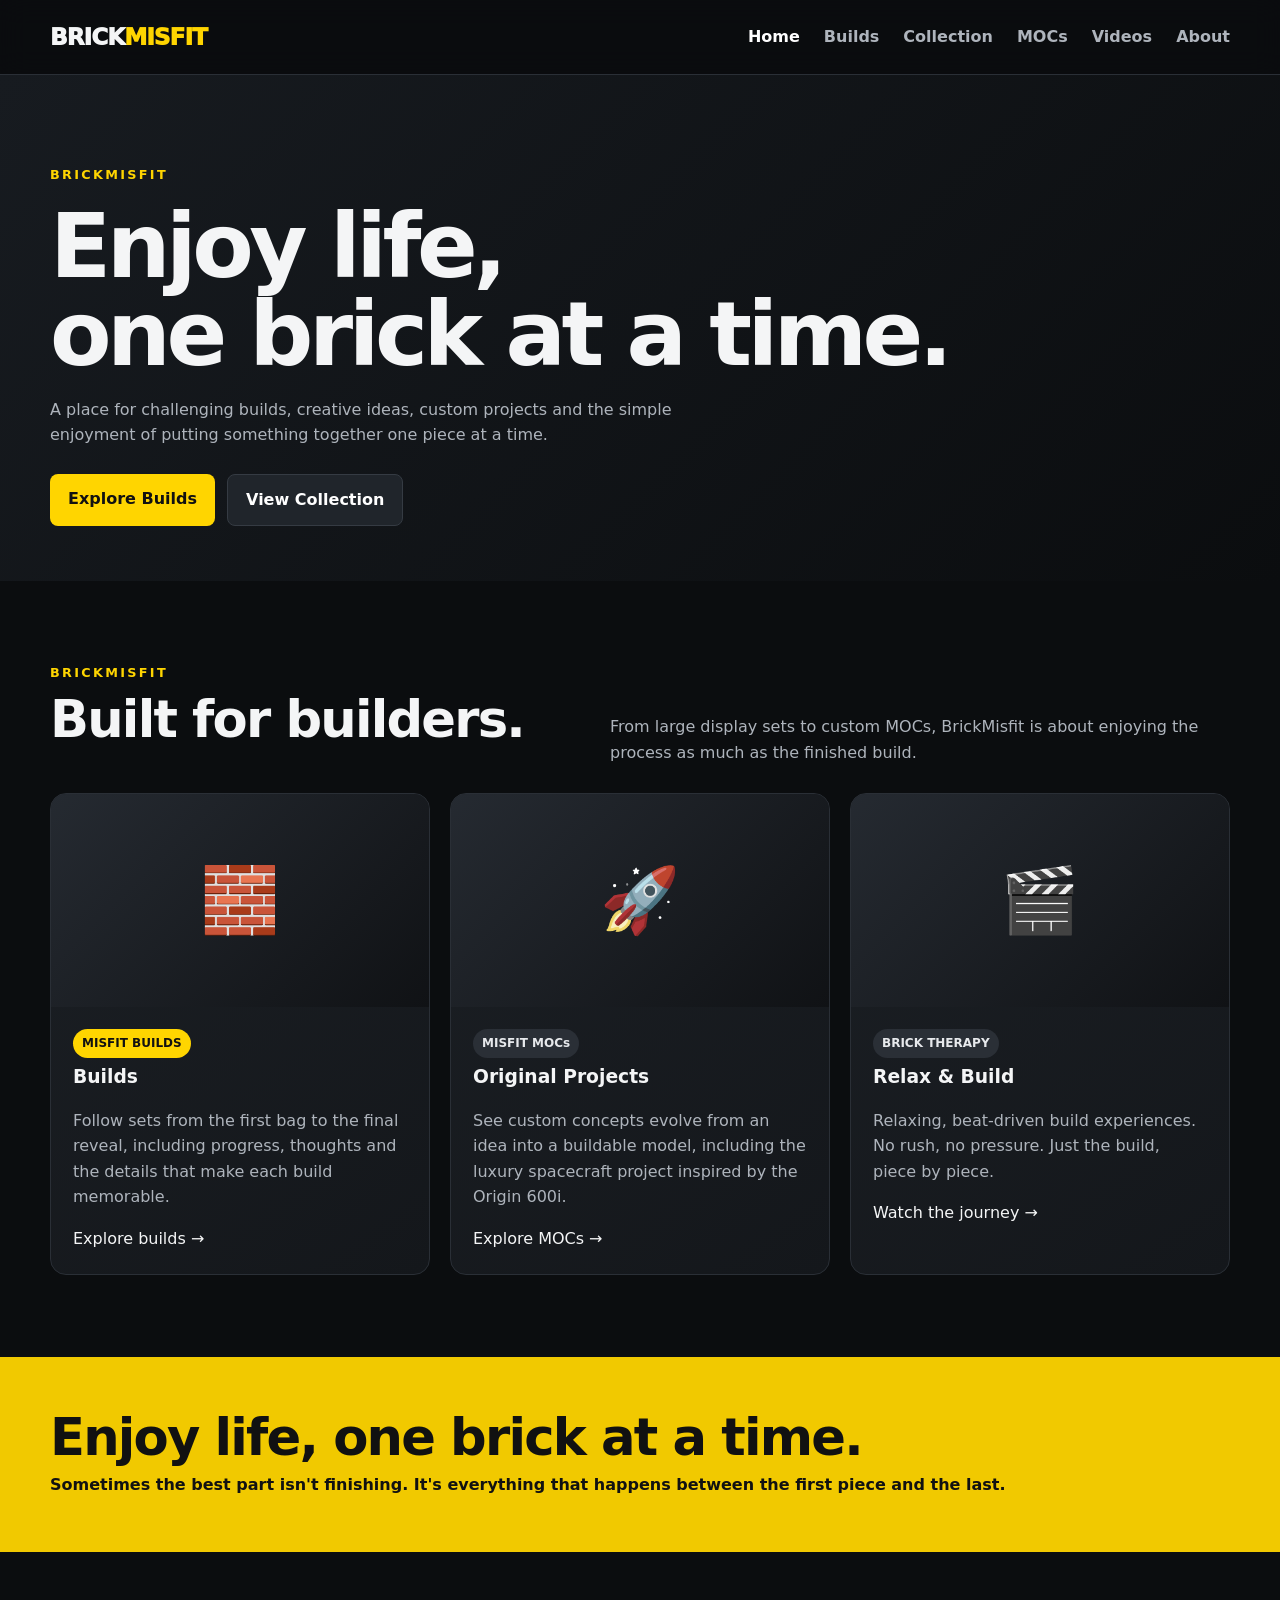
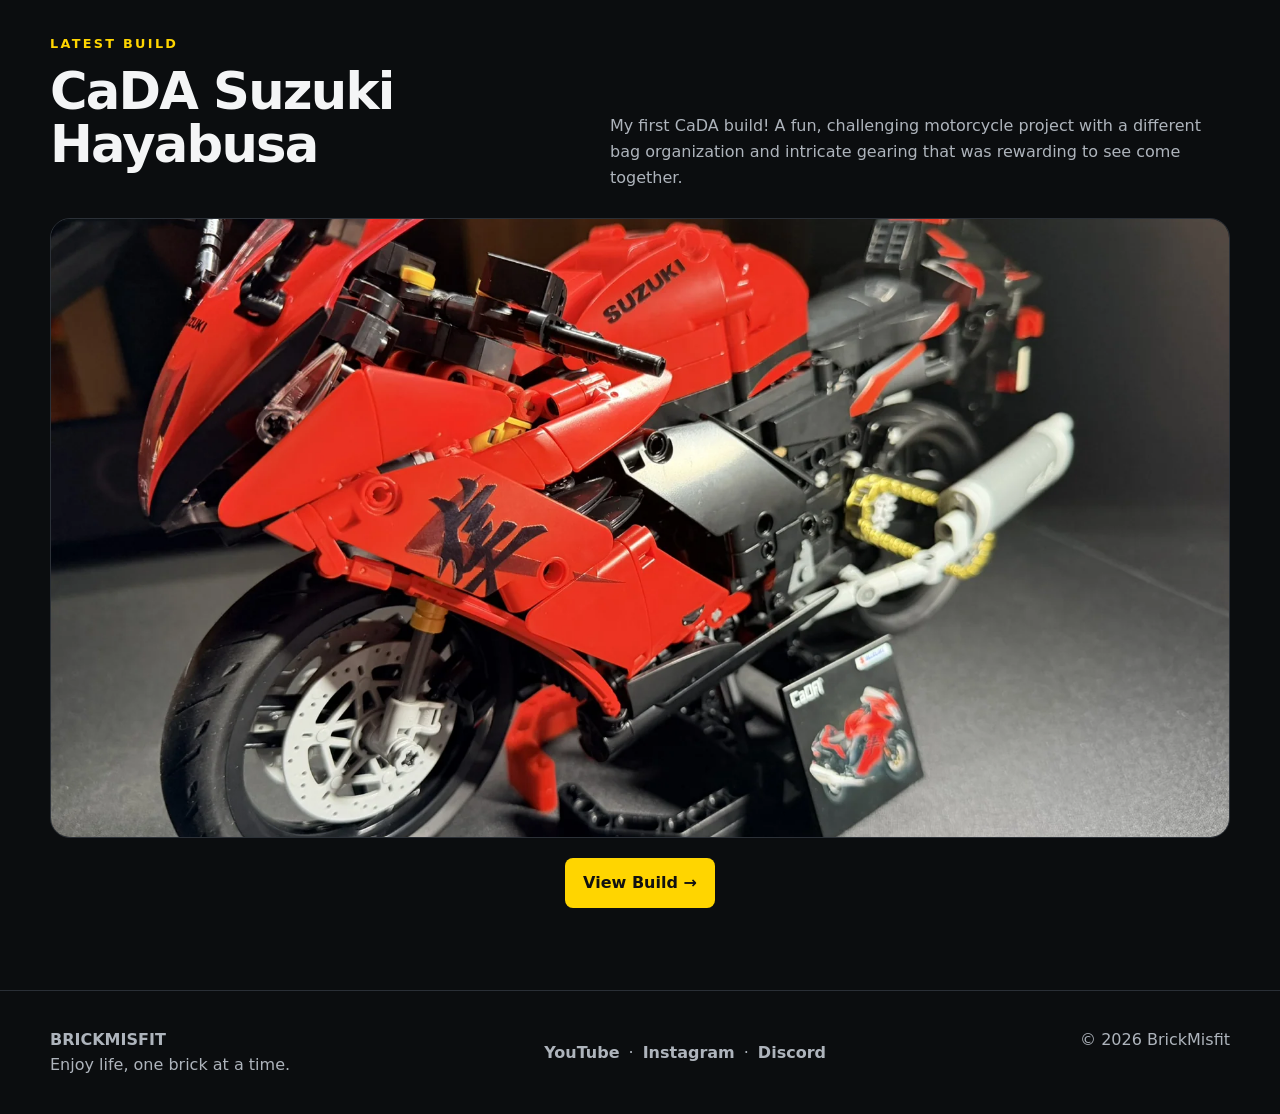
==== index.html @ d9a32641 "Add files via upload" ====
<!doctype html><html lang="en"><head><meta charset="utf-8"><meta name="viewport" content="width=device-width,initial-scale=1"><meta name="description" content="BrickMisfit - LEGO builds, MOCs, collection and relaxing build content."><title>Home | BrickMisfit</title><link rel="stylesheet" href="css/style.css"></head><body>
<header><div class="container nav"><a class="brand" href="index.html">BRICK<span>MISFIT</span></a><button class="menu" aria-label="Menu">☰</button><nav><a href="index.html" class="active">Home</a><a href="builds.html">Builds</a><a href="collection.html">Collection</a><a href="mocs.html">MOCs</a><a href="videos.html">Videos</a><a href="about.html">About</a></nav></div></header>

<main>
<section class="page-hero"><div class="container"><div class="eyebrow">BRICKMISFIT</div><h1>Enjoy life,<br>one brick at a time.</h1><p>A place for challenging builds, creative ideas, custom projects and the simple enjoyment of putting something together one piece at a time.</p><div class="actions home-actions"><a class="btn" href="builds.html">Explore Builds</a><a class="btn secondary" href="collection.html">View Collection</a></div></div></section>
<section><div class="container"><div class="section-head"><div><div class="eyebrow">BrickMisfit</div><h2>Built for builders.</h2></div><p>From large display sets to custom MOCs, BrickMisfit is about enjoying the process as much as the finished build.</p></div>
<div class="grid"><article class="card"><div class="card-media"><div class="brick-icon">🧱</div></div><div class="card-body"><span class="pill yellow">MISFIT BUILDS</span><h3>Builds</h3><p>Follow sets from the first bag to the final reveal, including progress, thoughts and the details that make each build memorable.</p><a href="builds.html">Explore builds →</a></div></article>
<article class="card"><div class="card-media"><div class="brick-icon">🚀</div></div><div class="card-body"><span class="pill">MISFIT MOCs</span><h3>Original Projects</h3><p>See custom concepts evolve from an idea into a buildable model, including the luxury spacecraft project inspired by the Origin 600i.</p><a href="mocs.html">Explore MOCs →</a></div></article>
<article class="card"><div class="card-media"><div class="brick-icon">🎬</div></div><div class="card-body"><span class="pill">BRICK THERAPY</span><h3>Relax & Build</h3><p>Relaxing, beat-driven build experiences. No rush, no pressure. Just the build, piece by piece.</p><a href="videos.html">Watch the journey →</a></div></article></div></div></section>
<div class="band"><div class="container"><h2>Enjoy life, one brick at a time.</h2><p>Sometimes the best part isn't finishing. It's everything that happens between the first piece and the last.</p></div></div>
<section><div class="container"><div class="section-head"><div><div class="eyebrow">Latest Build</div><h2>CaDA Suzuki Hayabusa</h2></div><p>My first CaDA build! A fun, challenging motorcycle project with a different bag organization and intricate gearing that was rewarding to see come together.</p></div>
<a href="builds/cada-suzuki-hayabusa.html" style="display:block;text-decoration:none;color:inherit"><img src="images/builds/cada-suzuki-hayabusa/final-hero.webp" alt="Completed CaDA Suzuki Hayabusa" style="display:block;width:100%;max-height:620px;object-fit:cover;border-radius:20px;border:1px solid #2b3037"><div class="actions" style="margin-top:20px"><span class="btn">View Build →</span></div></a></div></section>
</main>
<footer><div class="container footer"><div><strong>BRICKMISFIT</strong><br>Enjoy life, one brick at a time.</div><div class="footer-social"><a href="https://youtube.com/@thebrickmisfit" target="_blank" rel="noopener noreferrer">YouTube</a><span>·</span><a href="https://www.instagram.com/thebrickmisfit/" target="_blank" rel="noopener noreferrer">Instagram</a><span>·</span><a href="https://discord.gg/xfMkHYcvC" target="_blank" rel="noopener noreferrer">Discord</a></div><div>© <span id="year"></span> BrickMisfit</div></div></footer><script src="js/main.js"></script></body></html>
---- css/style.css ----
:root{
  --bg:#0b0d0f;--panel:#14171b;--panel2:#1b1f24;--text:#f4f5f6;--muted:#aeb4bc;
  --yellow:#ffd500;--red:#e52b20;--blue:#2b78e4;--green:#35a853;--line:#2a2f36;
  --max:1180px
}
*{box-sizing:border-box} html{scroll-behavior:smooth}
body{margin:0;background:var(--bg);color:var(--text);font:16px/1.6 system-ui,-apple-system,BlinkMacSystemFont,"Segoe UI",sans-serif}
a{color:inherit;text-decoration:none} img{max-width:100%;display:block}
.container{width:min(var(--max),calc(100% - 40px));margin:auto}
header{position:sticky;top:0;z-index:20;background:rgba(11,13,15,.92);backdrop-filter:blur(14px);border-bottom:1px solid var(--line)}
.nav{height:74px;display:flex;align-items:center;gap:28px}.brand{font-weight:1000;letter-spacing:-1px;font-size:1.45rem}.brand span{color:var(--yellow)}
nav{margin-left:auto;display:flex;gap:24px;align-items:center}nav a{color:var(--muted);font-weight:700}nav a:hover,nav a.active{color:white}
.menu{display:none;margin-left:auto;background:none;border:0;color:white;font-size:1.5rem}
.hero{min-height:660px;display:grid;place-items:center;text-align:center;position:relative;background:
linear-gradient(180deg,rgba(6,7,8,.38),rgba(11,13,15,.97)),url("../images/branding/brickmisfit-wall.png") center/cover}
.hero-inner{max-width:860px;padding:90px 20px}.hero-logo{width:min(660px,90%);margin:0 auto 18px;filter:drop-shadow(0 10px 30px #000)}
.eyebrow{color:var(--yellow);text-transform:uppercase;font-weight:900;letter-spacing:.18em;font-size:.8rem}
h1{font-size:clamp(2.6rem,7vw,5.6rem);line-height:.98;margin:.2em 0;letter-spacing:-.05em}
h2{font-size:clamp(2rem,4vw,3.3rem);line-height:1.05;margin:.2em 0 18px;letter-spacing:-.035em}
h3{margin:.2em 0 8px}.lead{font-size:1.2rem;color:#d5d9de;max-width:720px;margin:0 auto 28px}
.tagline{font-size:clamp(1.35rem,3vw,2.2rem);font-weight:850;margin:10px 0 26px}.tagline em{color:var(--yellow);font-style:normal}
.actions{display:flex;gap:12px;justify-content:center;flex-wrap:wrap}.btn{display:inline-block;padding:12px 18px;border-radius:8px;background:var(--yellow);color:#111;font-weight:900}.btn.secondary{background:#20252b;color:white;border:1px solid #353b43}
section{padding:82px 0}.section-head{display:flex;justify-content:space-between;align-items:end;gap:20px;margin-bottom:28px}.section-head p{color:var(--muted);max-width:620px;margin:0}
.grid{display:grid;grid-template-columns:repeat(3,1fr);gap:20px}.card{background:linear-gradient(145deg,var(--panel2),var(--panel));border:1px solid var(--line);border-radius:16px;overflow:hidden}
.card-body{padding:22px}.card p,.muted{color:var(--muted)}.card-media{aspect-ratio:16/9;background:linear-gradient(135deg,#252a31,#101215);display:grid;place-items:center}
.brick-icon{font-size:4rem;filter:grayscale(.2)}.pill{display:inline-block;font-size:.75rem;font-weight:900;padding:5px 9px;border-radius:999px;background:#2a2f36;color:#e7e9ec}
.pill.yellow{background:var(--yellow);color:#111}.stats{display:grid;grid-template-columns:repeat(4,1fr);gap:12px;margin-top:32px}.stat{padding:18px;background:var(--panel);border:1px solid var(--line);border-radius:12px}.stat strong{display:block;font-size:1.5rem}
.band{background:#f1c900;color:#111;padding:54px 0}.band h2{margin:0}.band p{margin:8px 0 0;font-weight:650}
.page-hero{padding:90px 0 55px;background:linear-gradient(135deg,#171b20,#0b0d0f)}.page-hero p{color:var(--muted);max-width:700px}
.filters{display:flex;gap:10px;flex-wrap:wrap;margin-bottom:22px}.filter,.search{background:#15191e;border:1px solid var(--line);color:white;padding:10px 13px;border-radius:9px}
.filter{cursor:pointer;font-weight:800}.filter.active{background:var(--yellow);color:#111}.search{min-width:260px;margin-left:auto}
.collection{display:grid;grid-template-columns:repeat(3,1fr);gap:16px}.set-card{padding:20px;background:var(--panel);border:1px solid var(--line);border-radius:13px}.set-num{color:var(--yellow);font-weight:900}.set-meta{color:var(--muted);font-size:.9rem}
footer{border-top:1px solid var(--line);padding:36px 0;color:var(--muted)}.footer{display:flex;justify-content:space-between;gap:20px;flex-wrap:wrap}
.placeholder{border:1px dashed #3a414a;border-radius:14px;padding:40px;text-align:center;color:var(--muted)}
@media(max-width:820px){nav{display:none;position:absolute;top:74px;left:0;right:0;padding:18px 20px;background:#0b0d0f;flex-direction:column;align-items:flex-start;border-bottom:1px solid var(--line)}nav.open{display:flex}.menu{display:block}.grid,.collection{grid-template-columns:1fr}.stats{grid-template-columns:repeat(2,1fr)}.hero{min-height:580px}.section-head{align-items:flex-start;flex-direction:column}.search{margin-left:0;width:100%}}

.home-actions{justify-content:flex-start;margin-top:26px}

/* Collection cards */
.set-card{padding:0;overflow:hidden;display:flex;flex-direction:column;min-height:100%}
.set-card-content{padding:22px;display:flex;flex-direction:column;flex:1}
.set-name{font-size:1.3rem;line-height:1.2;margin:0 0 18px}
.set-details{margin:0 0 20px}
.set-details div{display:flex;justify-content:space-between;gap:18px;padding:8px 0;border-bottom:1px solid var(--line)}
.set-details dt{color:var(--muted);font-weight:650}
.set-details dd{margin:0;text-align:right;font-weight:800}
.lego-link{margin-top:auto;color:var(--yellow);font-weight:900}
.lego-link:hover{text-decoration:underline}

/* Collection thumbnails */
.set-thumb-wrap{height:230px;background:#f4f4f2;border-bottom:1px solid var(--line);display:flex;align-items:center;justify-content:center;overflow:hidden}
.set-thumb{width:100%;height:100%;object-fit:contain;padding:18px;box-sizing:border-box}
.set-thumb-fallback{width:100%;height:100%;display:flex;flex-direction:column;align-items:center;justify-content:center;gap:6px;background:linear-gradient(145deg,#171b20,#0e1013);color:var(--muted)}
.set-thumb-fallback span{font-size:.72rem;font-weight:900;letter-spacing:.18em;text-transform:uppercase;color:var(--yellow)}
.set-thumb-fallback strong{font-size:1.6rem;color:#fff}
@media(max-width:700px){.set-thumb-wrap{height:200px}}

/* Build journals */
.build-card a{display:block;height:100%}.build-card-media{display:block;overflow:hidden}.build-card-media img{width:100%;height:100%;object-fit:cover;transition:transform .35s ease}.build-card:hover .build-card-media img{transform:scale(1.025)}.card-link{display:inline-block;margin-top:8px;color:var(--yellow);font-weight:900}
.build-hero{padding:64px 0 54px;background:linear-gradient(135deg,#171b20,#0b0d0f)}.build-hero-grid{display:grid;grid-template-columns:.85fr 1.15fr;gap:48px;align-items:center}.build-hero-copy h1{font-size:clamp(3rem,6vw,5.4rem)}.build-lead{margin:20px 0 26px}.build-meta{display:flex;gap:10px;flex-wrap:wrap}.build-meta span{padding:7px 10px;border:1px solid var(--line);border-radius:999px;color:#d8dce1;font-size:.82rem;font-weight:800;background:#14171b}.build-hero-image{border-radius:18px;overflow:hidden;border:1px solid var(--line);background:#111}.build-hero-image img{width:100%;aspect-ratio:4/3;object-fit:cover}
.build-narrow{max-width:800px}.build-story{padding-bottom:30px}.build-story p,.build-chapter p,.build-thoughts p{color:var(--muted);font-size:1.05rem}.build-gallery-section{padding-top:25px}.build-chapter{padding:58px 0;border-top:1px solid var(--line)}.build-chapter>div:first-child{max-width:760px;margin-bottom:28px}.chapter-num{display:block;color:#4a515a;font-size:2.6rem;font-weight:1000;line-height:1;margin-bottom:8px}.photo-pair,.photo-grid{display:grid;grid-template-columns:repeat(2,1fr);gap:16px}.photo-grid .wide{grid-column:1/-1}.photo-grid.detail-grid{grid-template-columns:repeat(2,1fr)}figure{margin:0;background:#101215;border:1px solid var(--line);border-radius:14px;overflow:hidden}figure img{width:100%;height:100%;max-height:720px;object-fit:cover}figcaption{padding:10px 14px;color:var(--muted);font-size:.85rem}.photo-pair figure img{aspect-ratio:4/3}.photo-grid figure:not(.wide) img{aspect-ratio:4/3}.photo-grid .wide img{aspect-ratio:16/9}.detail-grid figure:not(.wide) img{aspect-ratio:3/4}.feature-photo{margin-bottom:16px}.feature-photo img{width:100%;max-height:none;aspect-ratio:16/9;object-fit:cover}.final-grid figure:not(.wide) img{aspect-ratio:4/3}.build-thoughts{background:#111419}.build-thoughts .btn{margin-top:18px}
@media(max-width:820px){.build-hero-grid{grid-template-columns:1fr;gap:28px}.build-hero{padding-top:44px}.photo-pair,.photo-grid,.photo-grid.detail-grid{grid-template-columns:1fr}.photo-grid .wide{grid-column:auto}.photo-grid .wide img,.feature-photo img{aspect-ratio:4/3}.detail-grid figure:not(.wide) img{aspect-ratio:4/3}}

/* Social links */
.footer-social{display:flex;gap:9px;align-items:center}.footer-social a{color:var(--muted);font-weight:800}.footer-social a:hover{color:var(--yellow)}.social-callout{margin-top:38px;padding:26px;border:1px solid var(--line);border-radius:14px;background:#111419}.social-callout h3{margin-top:0}.social-callout p{color:var(--muted)}.social-callout .actions{justify-content:flex-start;margin-top:18px}.video-follow{margin-top:28px}
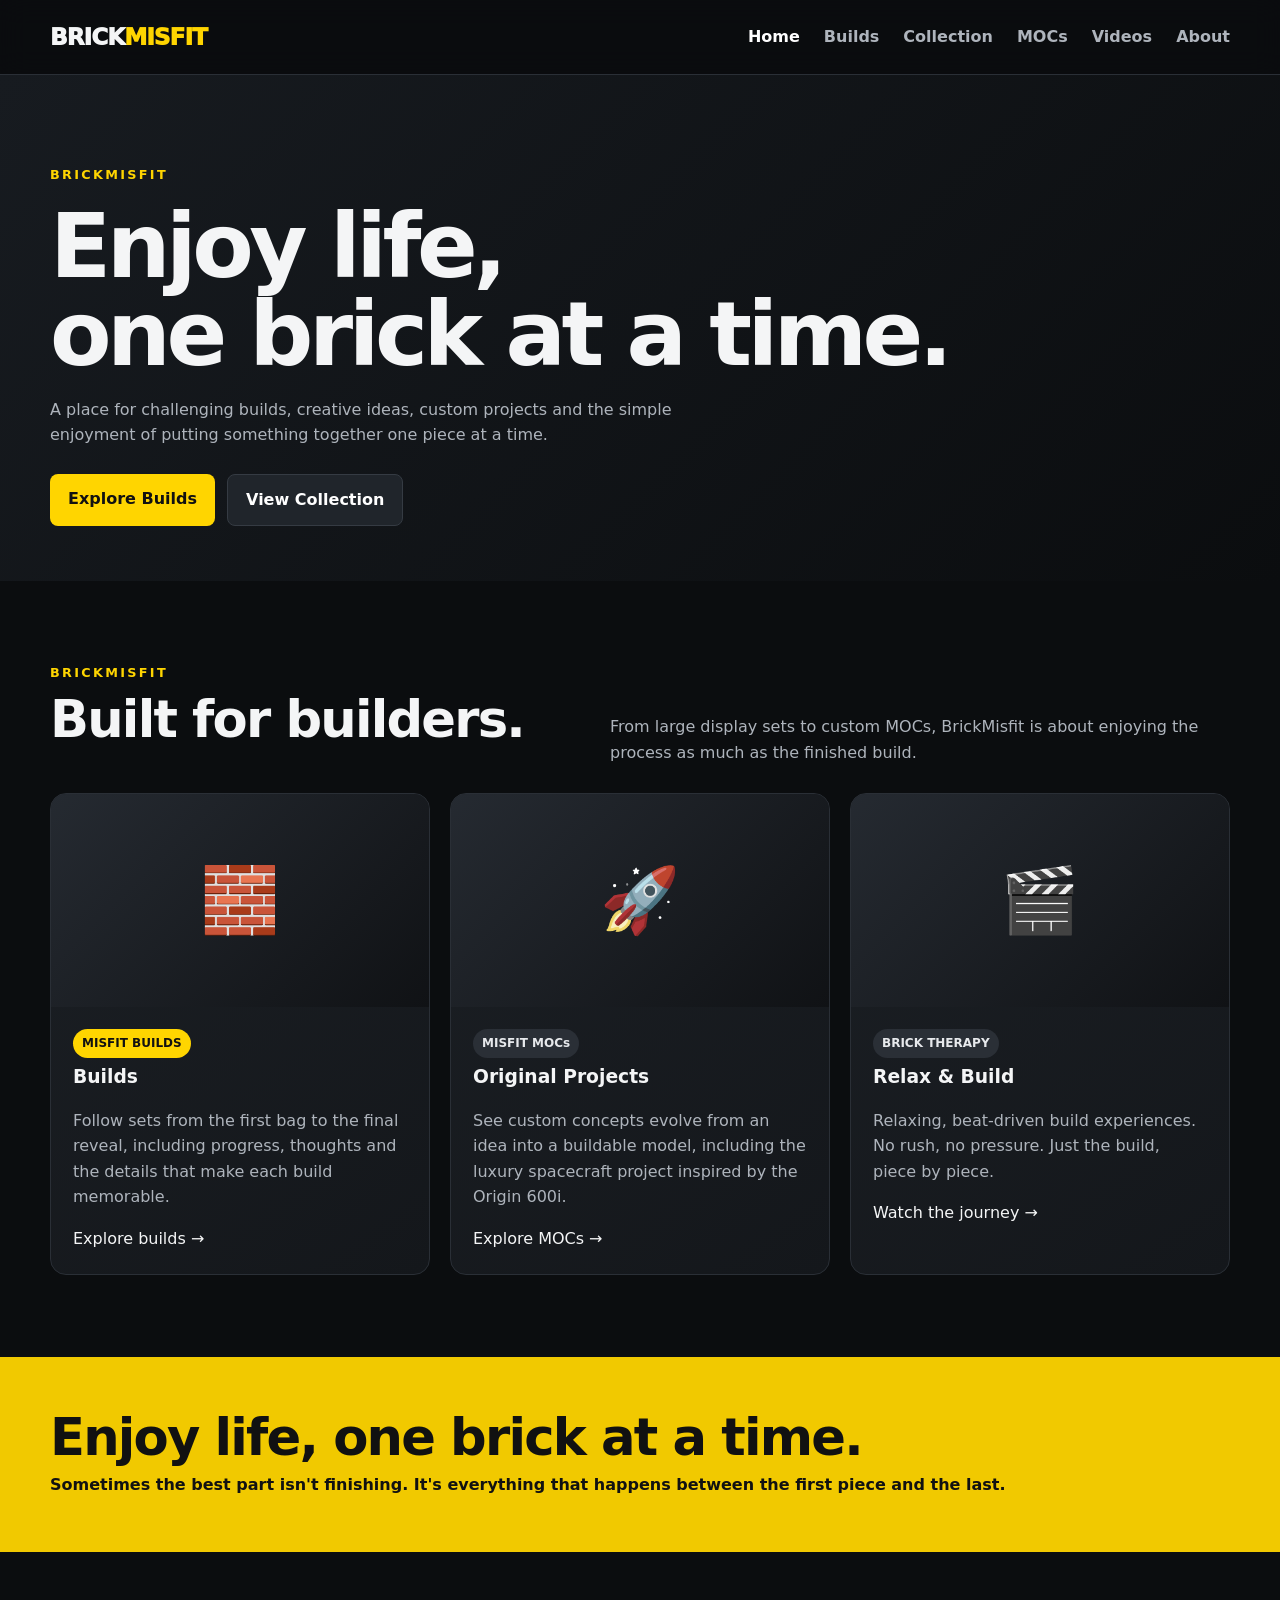
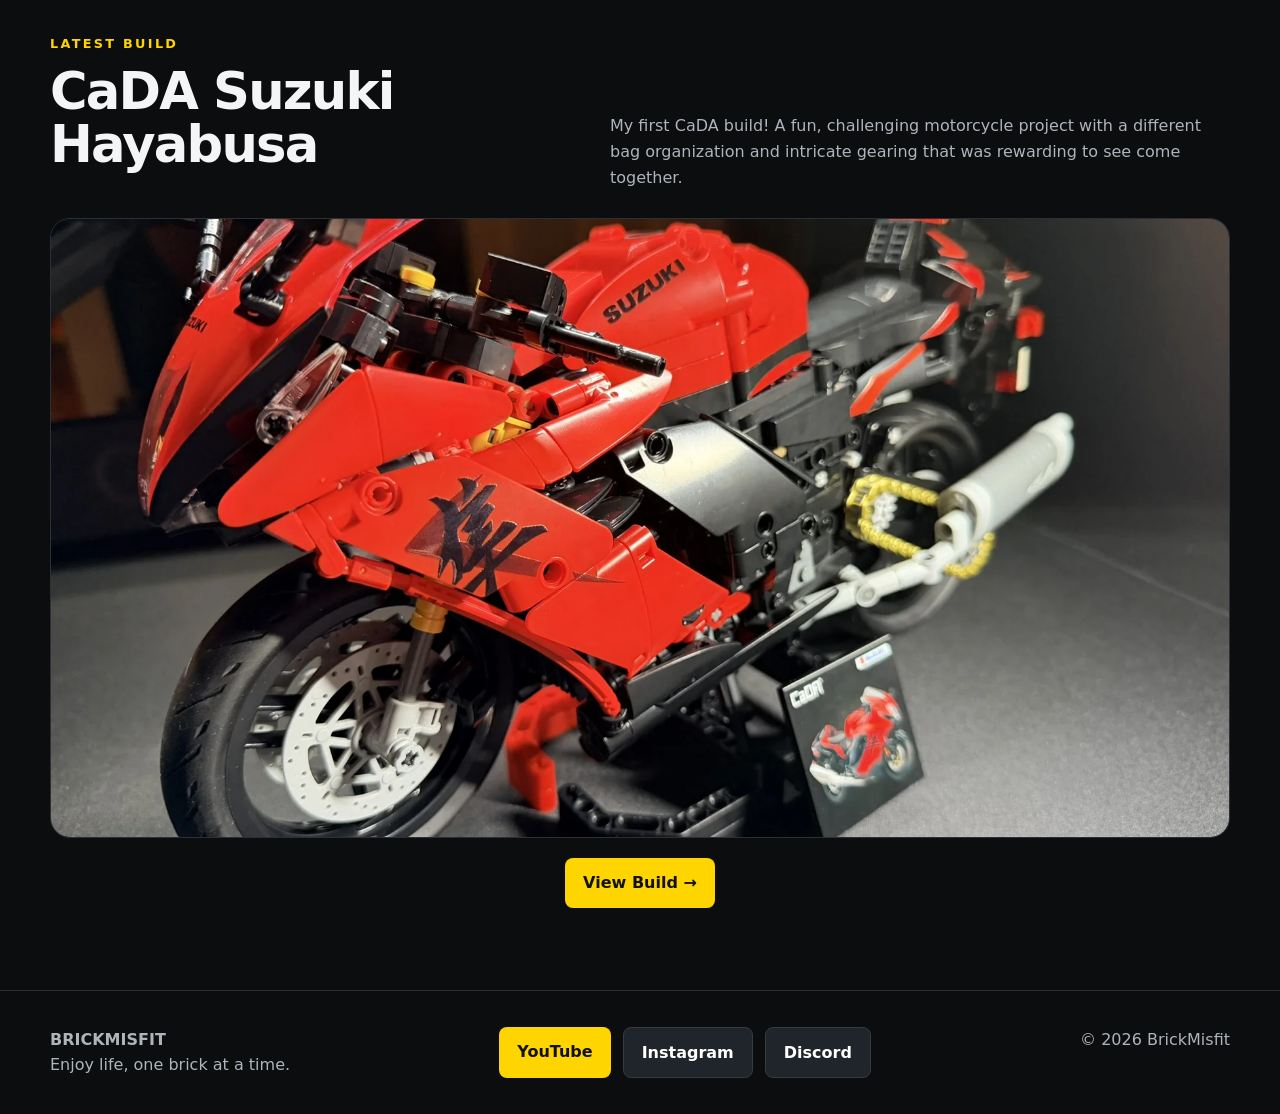
==== commit d956c5d3: "Add files via upload" ====
--- a/index.html
+++ b/index.html
@@ -11,4 +11,4 @@
 <section><div class="container"><div class="section-head"><div><div class="eyebrow">Latest Build</div><h2>CaDA Suzuki Hayabusa</h2></div><p>My first CaDA build! A fun, challenging motorcycle project with a different bag organization and intricate gearing that was rewarding to see come together.</p></div>
 <a href="builds/cada-suzuki-hayabusa.html" style="display:block;text-decoration:none;color:inherit"><img src="images/builds/cada-suzuki-hayabusa/final-hero.webp" alt="Completed CaDA Suzuki Hayabusa" style="display:block;width:100%;max-height:620px;object-fit:cover;border-radius:20px;border:1px solid #2b3037"><div class="actions" style="margin-top:20px"><span class="btn">View Build →</span></div></a></div></section>
 </main>
-<footer><div class="container footer"><div><strong>BRICKMISFIT</strong><br>Enjoy life, one brick at a time.</div><div class="footer-social"><a href="https://youtube.com/@thebrickmisfit" target="_blank" rel="noopener noreferrer">YouTube</a><span>·</span><a href="https://www.instagram.com/thebrickmisfit/" target="_blank" rel="noopener noreferrer">Instagram</a><span>·</span><a href="https://discord.gg/xfMkHYcvC" target="_blank" rel="noopener noreferrer">Discord</a></div><div>© <span id="year"></span> BrickMisfit</div></div></footer><script src="js/main.js"></script></body></html>+<footer><div class="container footer"><div><strong>BRICKMISFIT</strong><br>Enjoy life, one brick at a time.</div><div class="actions"><a class="btn" href="https://youtube.com/@thebrickmisfit" target="_blank" rel="noopener noreferrer">YouTube</a><a class="btn secondary" href="https://www.instagram.com/thebrickmisfit/" target="_blank" rel="noopener noreferrer">Instagram</a><a class="btn secondary" href="https://discord.gg/xfMkHYcvC" target="_blank" rel="noopener noreferrer">Discord</a></div><div>© <span id="year"></span> BrickMisfit</div></div></footer><script src="js/main.js"></script></body></html>
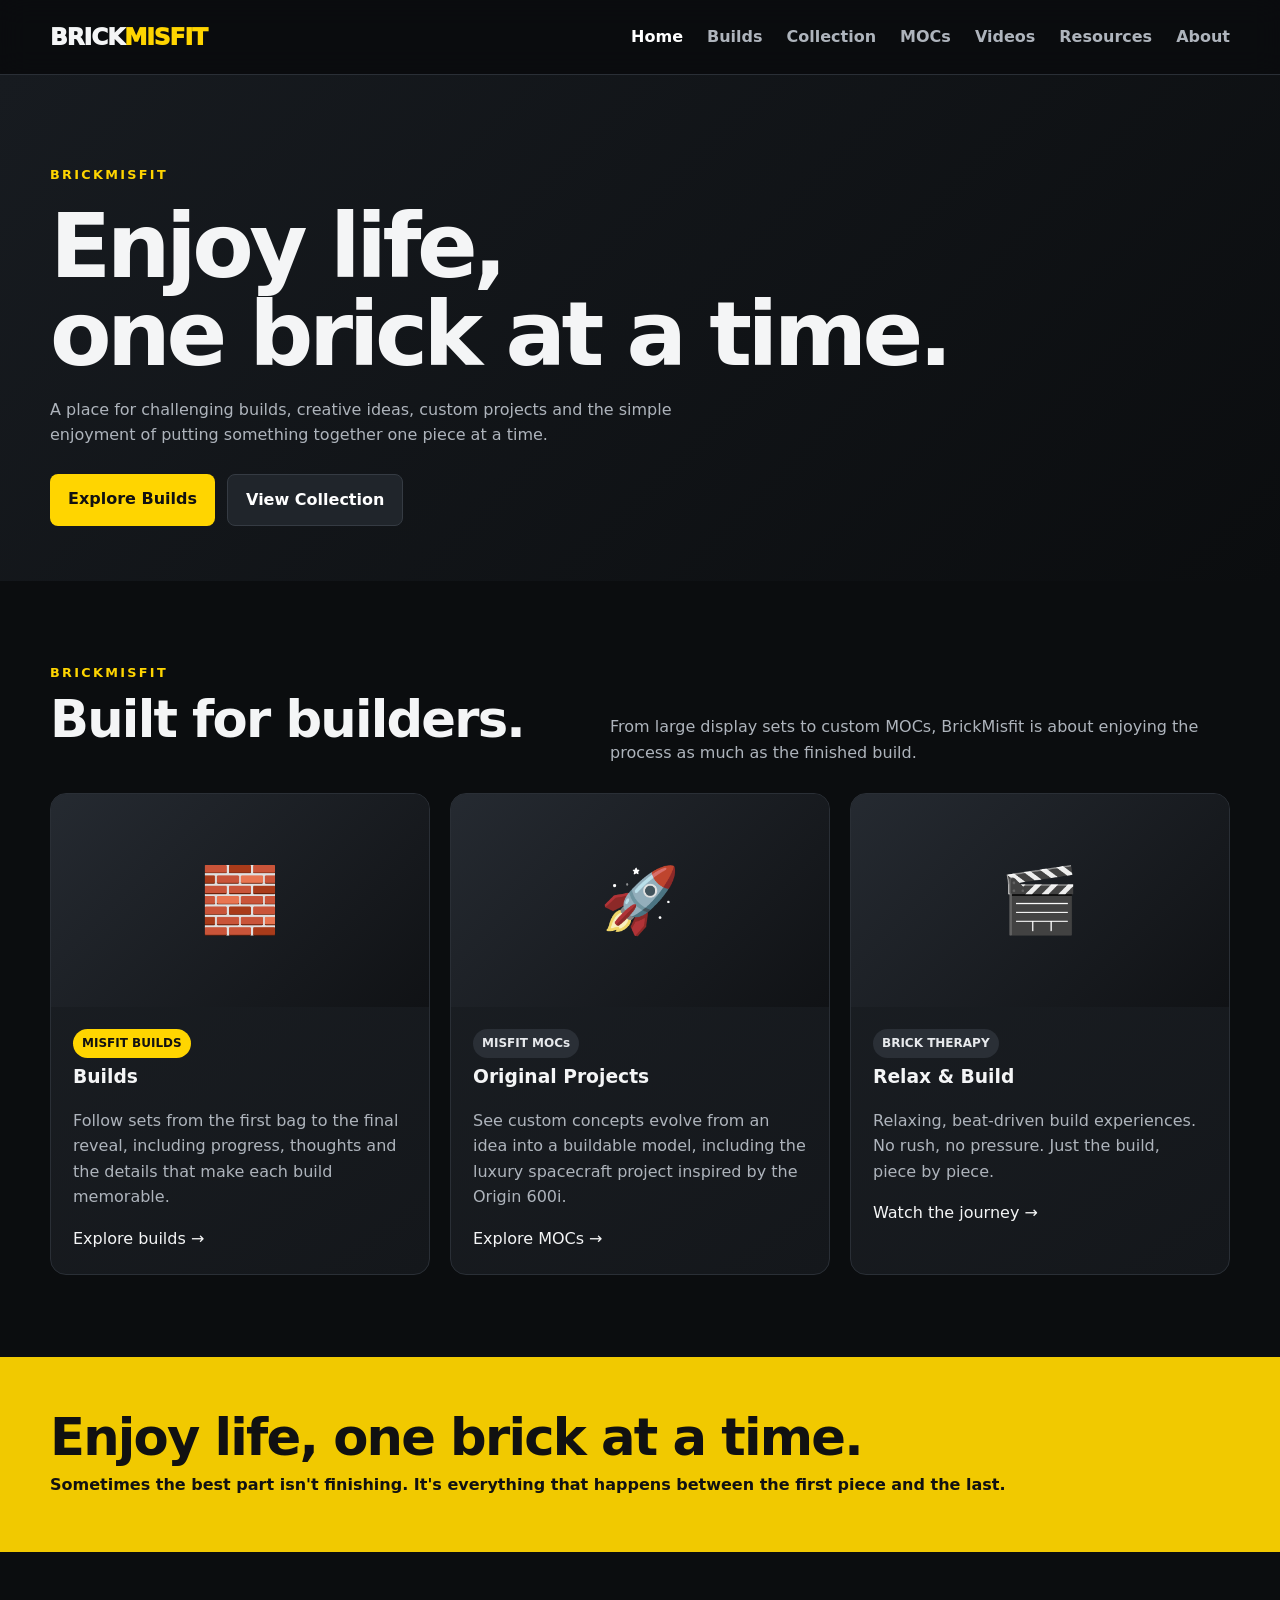
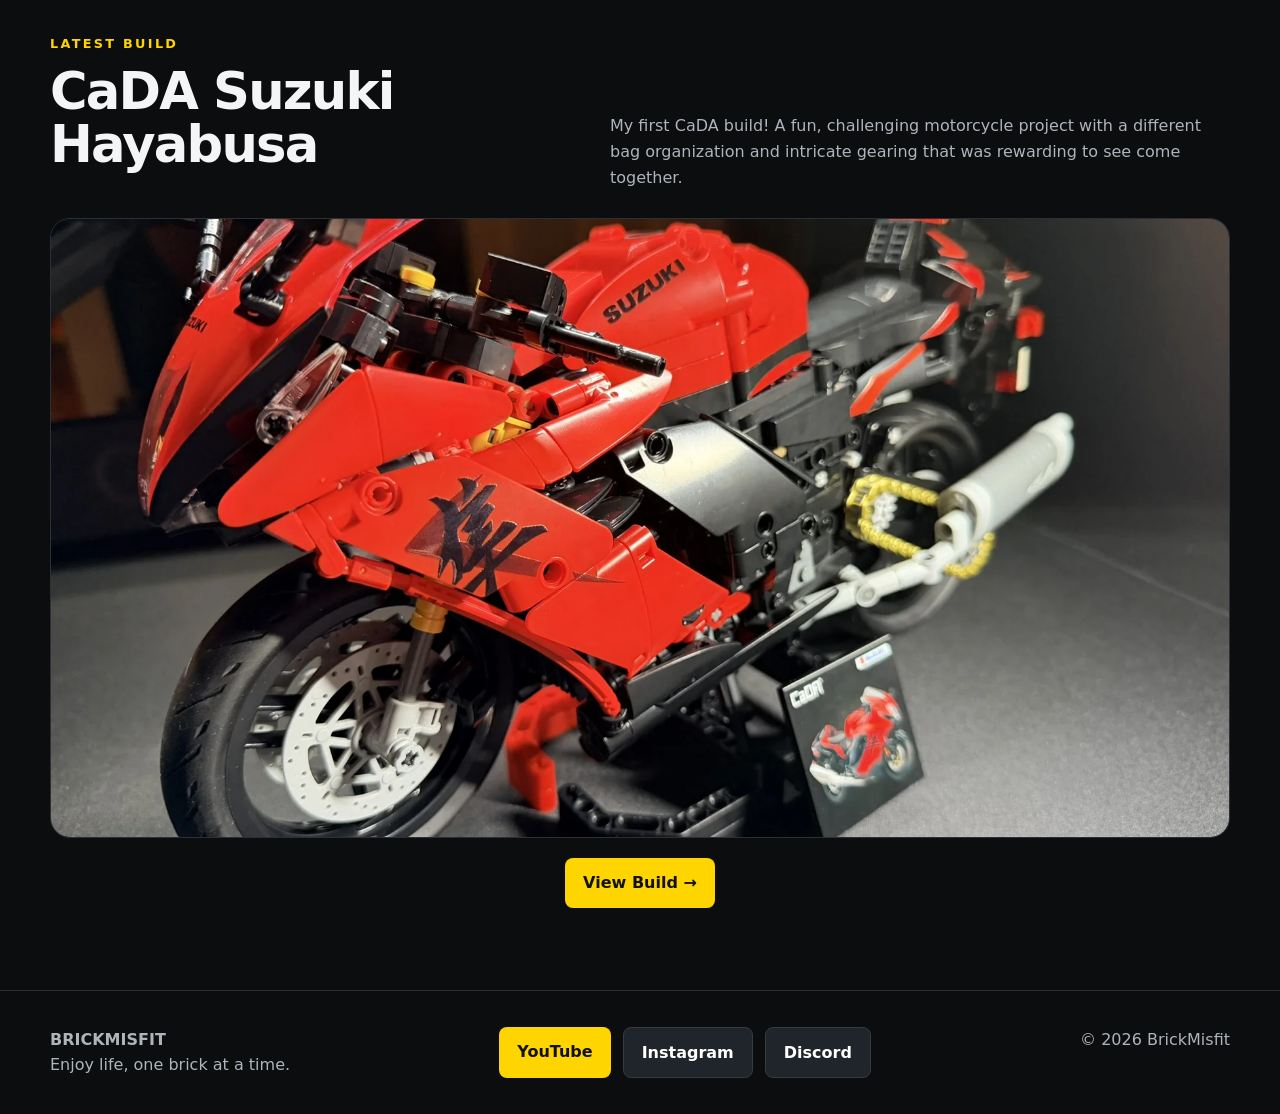
==== commit fa6d75cf: "Add files via upload" ====
--- a/index.html
+++ b/index.html
@@ -1,5 +1,5 @@
 <!doctype html><html lang="en"><head><meta charset="utf-8"><meta name="viewport" content="width=device-width,initial-scale=1"><meta name="description" content="BrickMisfit - LEGO builds, MOCs, collection and relaxing build content."><title>Home | BrickMisfit</title><link rel="stylesheet" href="css/style.css"></head><body>
-<header><div class="container nav"><a class="brand" href="index.html">BRICK<span>MISFIT</span></a><button class="menu" aria-label="Menu">☰</button><nav><a href="index.html" class="active">Home</a><a href="builds.html">Builds</a><a href="collection.html">Collection</a><a href="mocs.html">MOCs</a><a href="videos.html">Videos</a><a href="about.html">About</a></nav></div></header>
+<header><div class="container nav"><a class="brand" href="index.html">BRICK<span>MISFIT</span></a><button class="menu" aria-label="Menu">☰</button><nav><a href="index.html" class="active">Home</a><a href="builds.html">Builds</a><a href="collection.html">Collection</a><a href="mocs.html">MOCs</a><a href="videos.html">Videos</a><a href="resources.html">Resources</a><a href="about.html">About</a></nav></div></header>
 
 <main>
 <section class="page-hero"><div class="container"><div class="eyebrow">BRICKMISFIT</div><h1>Enjoy life,<br>one brick at a time.</h1><p>A place for challenging builds, creative ideas, custom projects and the simple enjoyment of putting something together one piece at a time.</p><div class="actions home-actions"><a class="btn" href="builds.html">Explore Builds</a><a class="btn secondary" href="collection.html">View Collection</a></div></div></section>
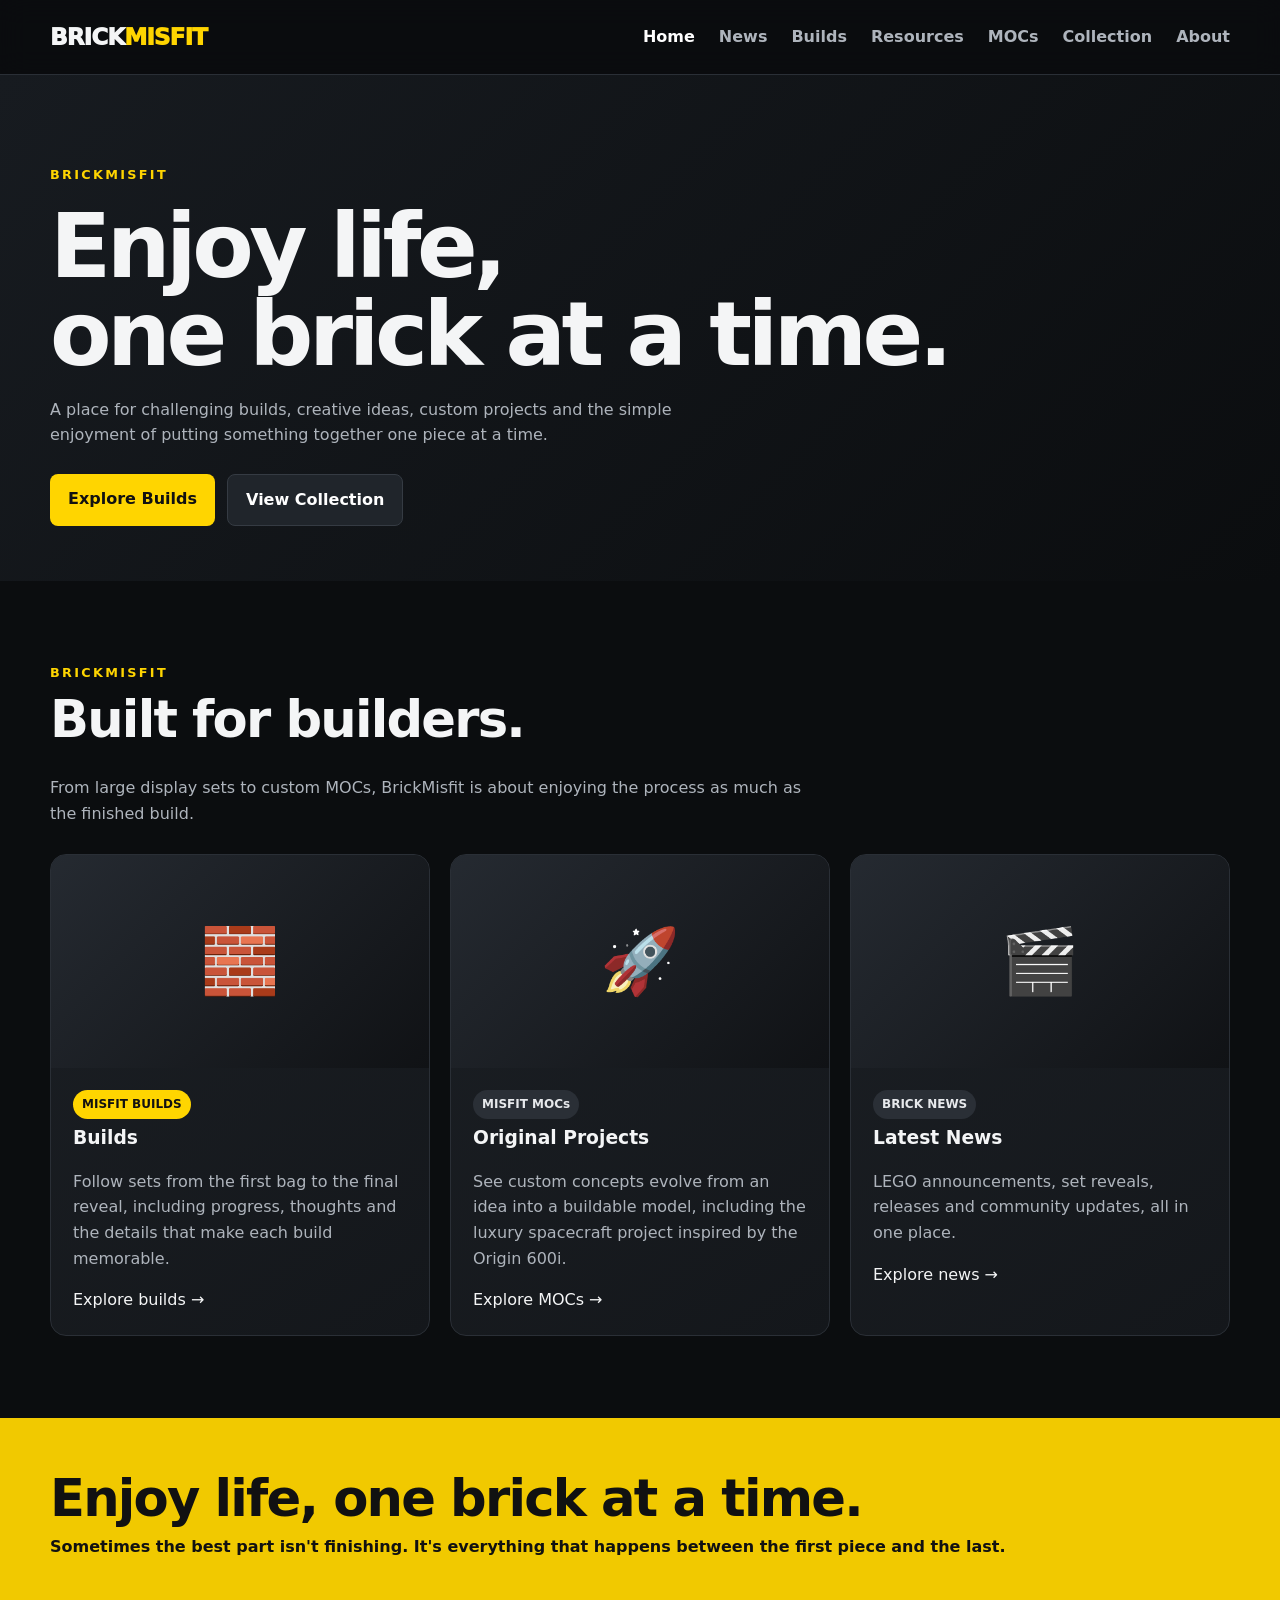
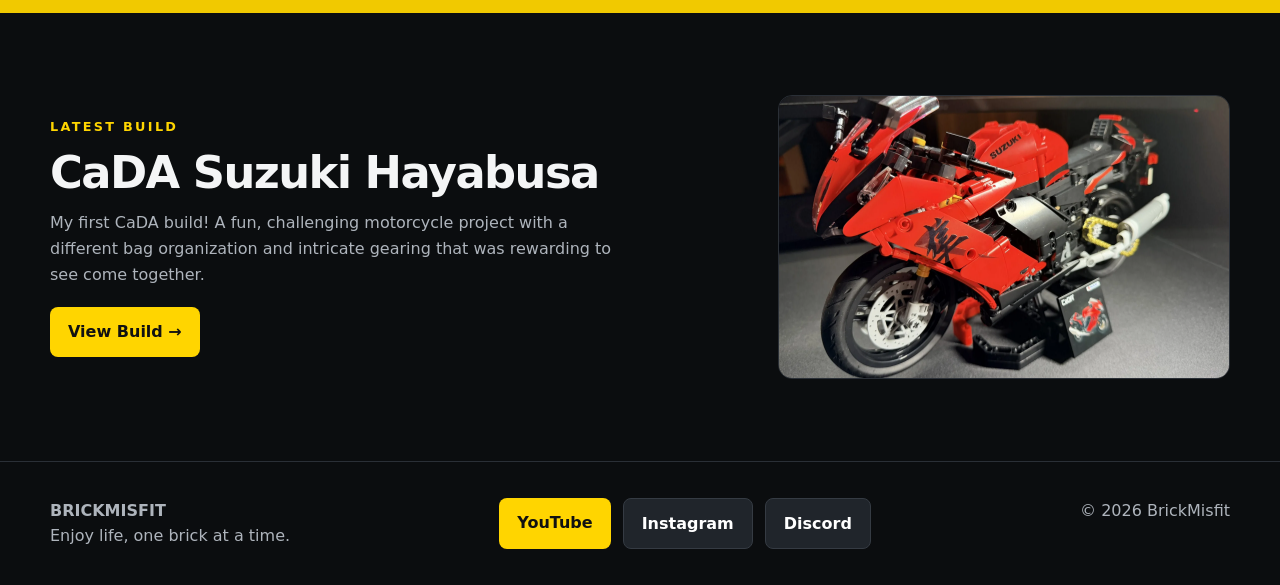
==== commit c827717f: "page updates" ====
--- a/index.html
+++ b/index.html
@@ -1,14 +1,13 @@
 <!doctype html><html lang="en"><head><meta charset="utf-8"><meta name="viewport" content="width=device-width,initial-scale=1"><meta name="description" content="BrickMisfit - LEGO builds, MOCs, collection and relaxing build content."><title>Home | BrickMisfit</title><link rel="stylesheet" href="css/style.css"></head><body>
-<header><div class="container nav"><a class="brand" href="index.html">BRICK<span>MISFIT</span></a><button class="menu" aria-label="Menu">☰</button><nav><a href="index.html" class="active">Home</a><a href="builds.html">Builds</a><a href="collection.html">Collection</a><a href="mocs.html">MOCs</a><a href="videos.html">Videos</a><a href="resources.html">Resources</a><a href="about.html">About</a></nav></div></header>
+<header><div class="container nav"><a class="brand" href="index.html">BRICK<span>MISFIT</span></a><button class="menu" aria-label="Menu">☰</button><nav><a href="index.html" class="active">Home</a><a href="news.html">News</a><a href="builds.html">Builds</a><a href="resources.html">Resources</a><a href="mocs.html">MOCs</a><a href="collection.html">Collection</a><a href="about.html">About</a></nav></div></header>
 
 <main>
 <section class="page-hero"><div class="container"><div class="eyebrow">BRICKMISFIT</div><h1>Enjoy life,<br>one brick at a time.</h1><p>A place for challenging builds, creative ideas, custom projects and the simple enjoyment of putting something together one piece at a time.</p><div class="actions home-actions"><a class="btn" href="builds.html">Explore Builds</a><a class="btn secondary" href="collection.html">View Collection</a></div></div></section>
-<section><div class="container"><div class="section-head"><div><div class="eyebrow">BrickMisfit</div><h2>Built for builders.</h2></div><p>From large display sets to custom MOCs, BrickMisfit is about enjoying the process as much as the finished build.</p></div>
+<section><div class="container"><div class="section-head home-stacked"><div><div class="eyebrow">BrickMisfit</div><h2>Built for builders.</h2></div><p>From large display sets to custom MOCs, BrickMisfit is about enjoying the process as much as the finished build.</p></div>
 <div class="grid"><article class="card"><div class="card-media"><div class="brick-icon">🧱</div></div><div class="card-body"><span class="pill yellow">MISFIT BUILDS</span><h3>Builds</h3><p>Follow sets from the first bag to the final reveal, including progress, thoughts and the details that make each build memorable.</p><a href="builds.html">Explore builds →</a></div></article>
 <article class="card"><div class="card-media"><div class="brick-icon">🚀</div></div><div class="card-body"><span class="pill">MISFIT MOCs</span><h3>Original Projects</h3><p>See custom concepts evolve from an idea into a buildable model, including the luxury spacecraft project inspired by the Origin 600i.</p><a href="mocs.html">Explore MOCs →</a></div></article>
-<article class="card"><div class="card-media"><div class="brick-icon">🎬</div></div><div class="card-body"><span class="pill">BRICK THERAPY</span><h3>Relax & Build</h3><p>Relaxing, beat-driven build experiences. No rush, no pressure. Just the build, piece by piece.</p><a href="videos.html">Watch the journey →</a></div></article></div></div></section>
+<article class="card"><div class="card-media"><div class="brick-icon">🎬</div></div><div class="card-body"><span class="pill">BRICK NEWS</span><h3>Latest News</h3><p>LEGO announcements, set reveals, releases and community updates, all in one place.</p><a href="news.html">Explore news →</a></div></article></div></div></section>
 <div class="band"><div class="container"><h2>Enjoy life, one brick at a time.</h2><p>Sometimes the best part isn't finishing. It's everything that happens between the first piece and the last.</p></div></div>
-<section><div class="container"><div class="section-head"><div><div class="eyebrow">Latest Build</div><h2>CaDA Suzuki Hayabusa</h2></div><p>My first CaDA build! A fun, challenging motorcycle project with a different bag organization and intricate gearing that was rewarding to see come together.</p></div>
-<a href="builds/cada-suzuki-hayabusa.html" style="display:block;text-decoration:none;color:inherit"><img src="images/builds/cada-suzuki-hayabusa/final-hero.webp" alt="Completed CaDA Suzuki Hayabusa" style="display:block;width:100%;max-height:620px;object-fit:cover;border-radius:20px;border:1px solid #2b3037"><div class="actions" style="margin-top:20px"><span class="btn">View Build →</span></div></a></div></section>
+<section><div class="container"><div class="home-latest-layout"><div class="home-latest-copy"><div class="eyebrow">Latest Build</div><h2>CaDA Suzuki Hayabusa</h2><p>My first CaDA build! A fun, challenging motorcycle project with a different bag organization and intricate gearing that was rewarding to see come together.</p><a class="btn" href="builds/cada-suzuki-hayabusa.html">View Build →</a></div><a class="home-latest-photo" href="builds/cada-suzuki-hayabusa.html" aria-label="View CaDA Suzuki Hayabusa build"><img src="images/builds/cada-suzuki-hayabusa/final-hero.webp" alt="Completed CaDA Suzuki Hayabusa"></a></div></div></section>
 </main>
 <footer><div class="container footer"><div><strong>BRICKMISFIT</strong><br>Enjoy life, one brick at a time.</div><div class="actions"><a class="btn" href="https://youtube.com/@thebrickmisfit" target="_blank" rel="noopener noreferrer">YouTube</a><a class="btn secondary" href="https://www.instagram.com/thebrickmisfit/" target="_blank" rel="noopener noreferrer">Instagram</a><a class="btn secondary" href="https://discord.gg/xfMkHYcvC" target="_blank" rel="noopener noreferrer">Discord</a></div><div>© <span id="year"></span> BrickMisfit</div></div></footer><script src="js/main.js"></script></body></html>
--- a/css/style.css
+++ b/css/style.css
@@ -64,3 +64,31 @@
 
 /* Social links */
 .footer-social{display:flex;gap:9px;align-items:center}.footer-social a{color:var(--muted);font-weight:800}.footer-social a:hover{color:var(--yellow)}.social-callout{margin-top:38px;padding:26px;border:1px solid var(--line);border-radius:14px;background:#111419}.social-callout h3{margin-top:0}.social-callout p{color:var(--muted)}.social-callout .actions{justify-content:flex-start;margin-top:18px}.video-follow{margin-top:28px}
+
+/* Home page stacked headings and compact latest build image */
+.home-stacked{display:flex;flex-direction:column;align-items:flex-start;gap:10px}
+.home-stacked p{margin:0;max-width:760px}
+.home-latest-image{display:block;width:100%;max-width:760px;max-height:450px;object-fit:cover;border-radius:20px;border:1px solid #2b3037}
+
+/* Home latest build: copy left, compact image right */
+.home-latest-layout{display:grid;grid-template-columns:minmax(0,1.3fr) minmax(260px,.85fr);gap:36px;align-items:center}
+.home-latest-copy h2{font-size:clamp(2rem,3.5vw,3rem);margin:12px 0 14px}
+.home-latest-copy p{color:var(--muted);max-width:590px;margin:0 0 20px}
+.home-latest-photo{display:block;overflow:hidden;border-radius:14px;border:1px solid var(--line)}
+.home-latest-photo img{display:block;width:100%;aspect-ratio:16/10;object-fit:cover}
+@media(max-width:700px){.home-latest-layout{grid-template-columns:1fr;gap:24px}.home-latest-photo{max-width:520px}}
+
+/* Build pages: left-aligned copy and social buttons */
+.build-hero-copy,.build-story,.build-chapter,.build-thoughts,.build-gallery-section,.build-meta, .build-chapter figcaption{text-align:left}
+.build-story .actions,.build-thoughts .actions{justify-content:flex-start}
+footer .footer-social{display:flex;gap:12px;align-items:center;flex-wrap:wrap}
+footer .footer-social .btn{color:#111;font-weight:900}
+footer .footer-social .btn.secondary{color:#fff}
+footer .footer-social .btn:hover{color:#111}
+footer .footer-social .btn.secondary:hover{color:#fff}
+
+/* Align narrow build sections with the main content column */
+.container.build-narrow{
+  margin-left:max(20px,calc((100% - var(--max))/2));
+  margin-right:0;
+}
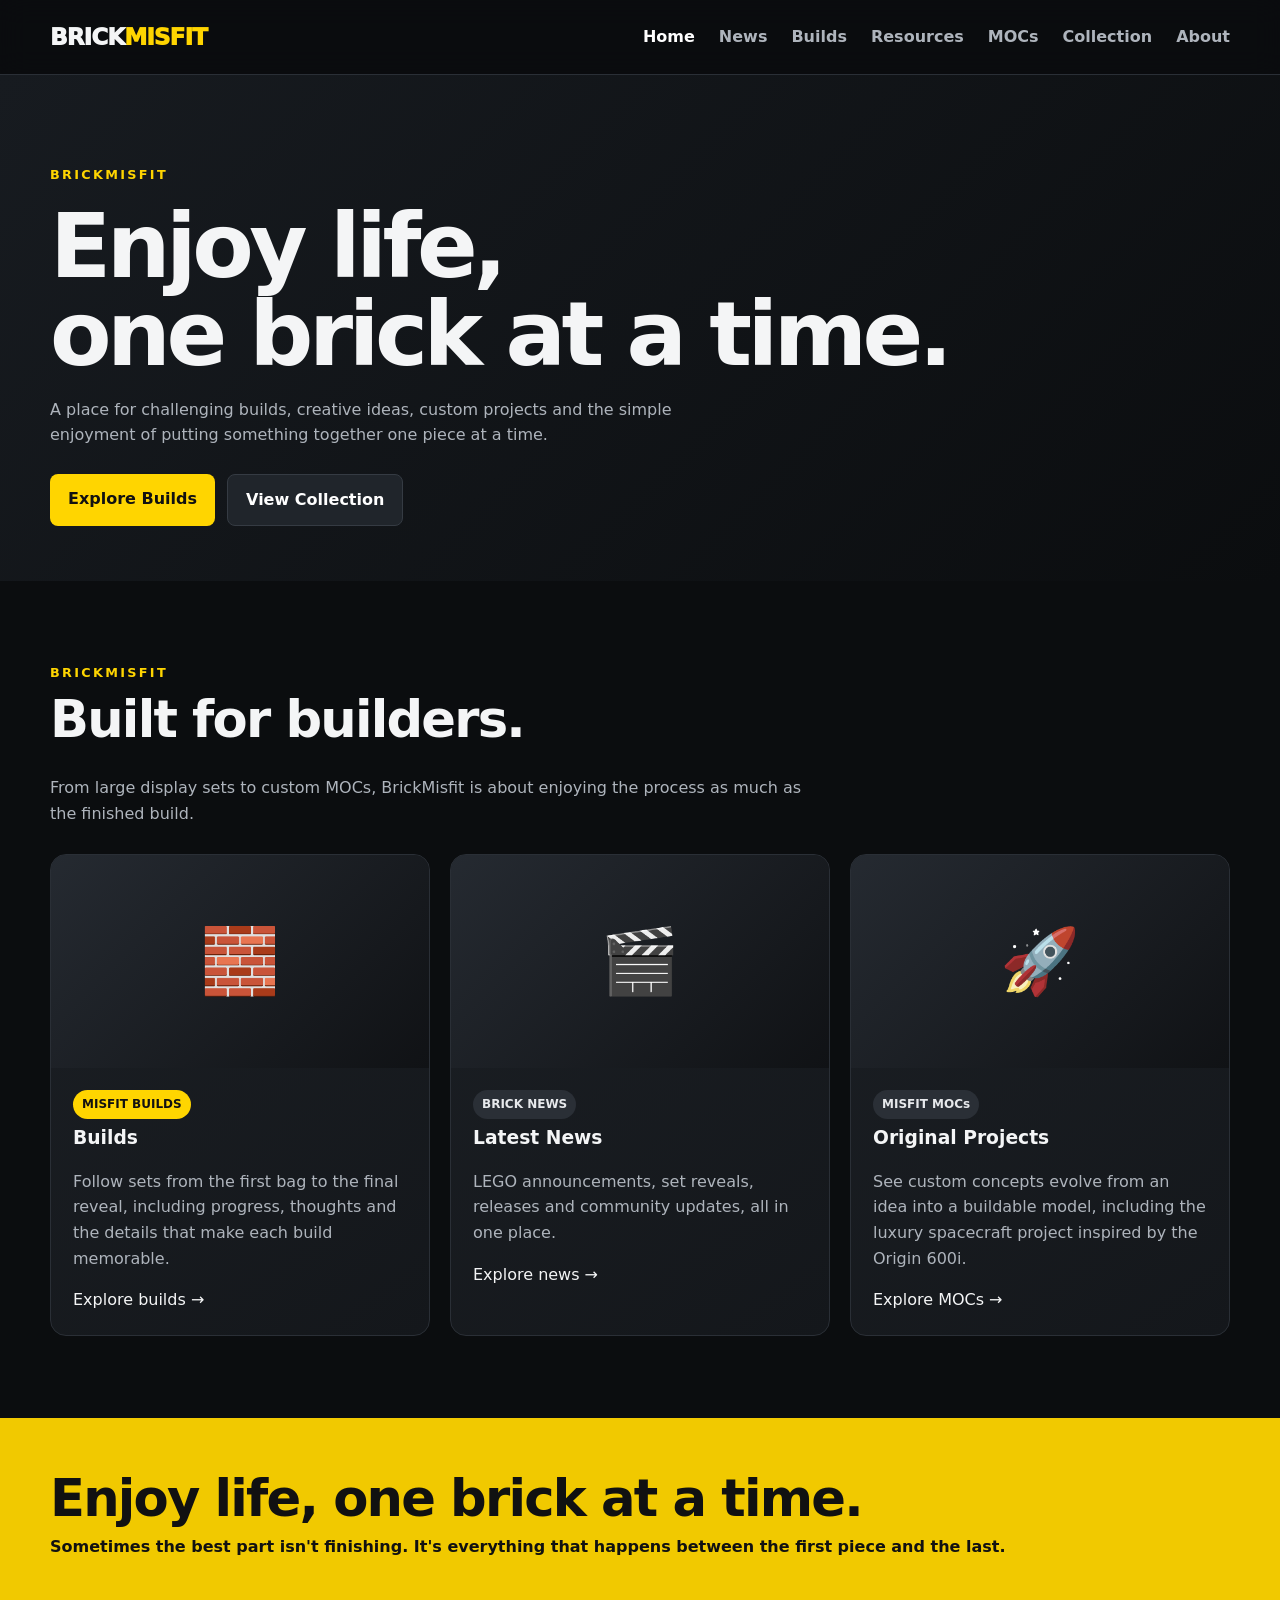
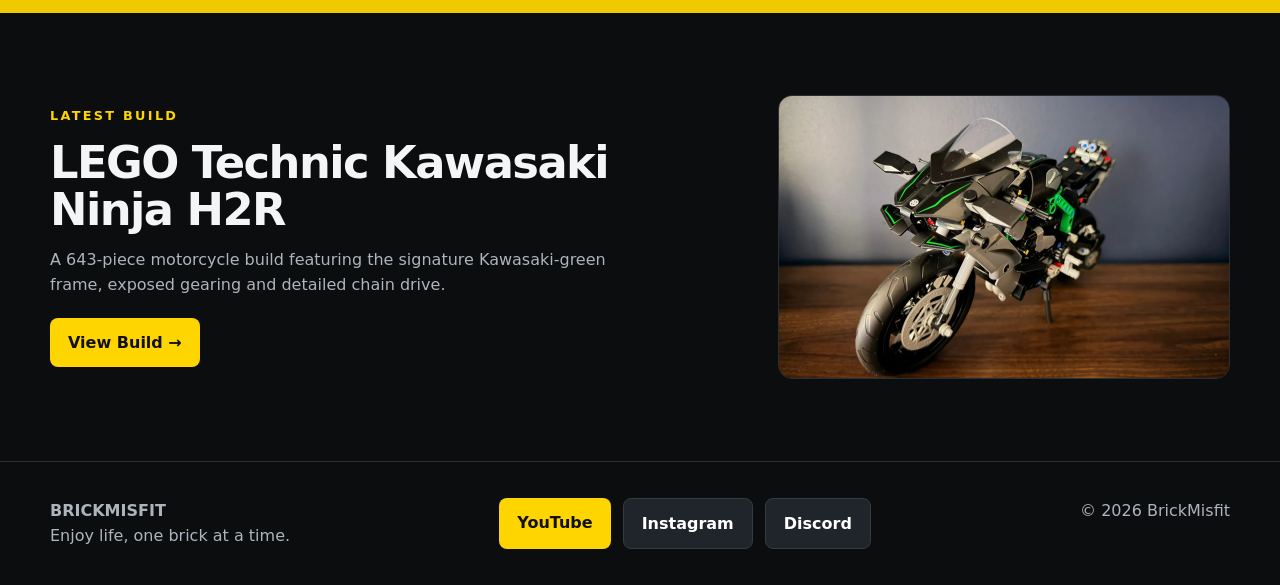
==== commit a7ac41aa: "Add LEGO Kawasaki Ninja H2R build journal" ====
--- a/index.html
+++ b/index.html
@@ -5,9 +5,9 @@
 <section class="page-hero"><div class="container"><div class="eyebrow">BRICKMISFIT</div><h1>Enjoy life,<br>one brick at a time.</h1><p>A place for challenging builds, creative ideas, custom projects and the simple enjoyment of putting something together one piece at a time.</p><div class="actions home-actions"><a class="btn" href="builds.html">Explore Builds</a><a class="btn secondary" href="collection.html">View Collection</a></div></div></section>
 <section><div class="container"><div class="section-head home-stacked"><div><div class="eyebrow">BrickMisfit</div><h2>Built for builders.</h2></div><p>From large display sets to custom MOCs, BrickMisfit is about enjoying the process as much as the finished build.</p></div>
 <div class="grid"><article class="card"><div class="card-media"><div class="brick-icon">🧱</div></div><div class="card-body"><span class="pill yellow">MISFIT BUILDS</span><h3>Builds</h3><p>Follow sets from the first bag to the final reveal, including progress, thoughts and the details that make each build memorable.</p><a href="builds.html">Explore builds →</a></div></article>
-<article class="card"><div class="card-media"><div class="brick-icon">🚀</div></div><div class="card-body"><span class="pill">MISFIT MOCs</span><h3>Original Projects</h3><p>See custom concepts evolve from an idea into a buildable model, including the luxury spacecraft project inspired by the Origin 600i.</p><a href="mocs.html">Explore MOCs →</a></div></article>
-<article class="card"><div class="card-media"><div class="brick-icon">🎬</div></div><div class="card-body"><span class="pill">BRICK NEWS</span><h3>Latest News</h3><p>LEGO announcements, set reveals, releases and community updates, all in one place.</p><a href="news.html">Explore news →</a></div></article></div></div></section>
+<article class="card"><div class="card-media"><div class="brick-icon">🎬</div></div><div class="card-body"><span class="pill">BRICK NEWS</span><h3>Latest News</h3><p>LEGO announcements, set reveals, releases and community updates, all in one place.</p><a href="news.html">Explore news →</a></div></article>
+<article class="card"><div class="card-media"><div class="brick-icon">🚀</div></div><div class="card-body"><span class="pill">MISFIT MOCs</span><h3>Original Projects</h3><p>See custom concepts evolve from an idea into a buildable model, including the luxury spacecraft project inspired by the Origin 600i.</p><a href="mocs.html">Explore MOCs →</a></div></article></div></div></section>
 <div class="band"><div class="container"><h2>Enjoy life, one brick at a time.</h2><p>Sometimes the best part isn't finishing. It's everything that happens between the first piece and the last.</p></div></div>
-<section><div class="container"><div class="home-latest-layout"><div class="home-latest-copy"><div class="eyebrow">Latest Build</div><h2>CaDA Suzuki Hayabusa</h2><p>My first CaDA build! A fun, challenging motorcycle project with a different bag organization and intricate gearing that was rewarding to see come together.</p><a class="btn" href="builds/cada-suzuki-hayabusa.html">View Build →</a></div><a class="home-latest-photo" href="builds/cada-suzuki-hayabusa.html" aria-label="View CaDA Suzuki Hayabusa build"><img src="images/builds/cada-suzuki-hayabusa/final-hero.webp" alt="Completed CaDA Suzuki Hayabusa"></a></div></div></section>
+<section><div class="container"><div class="home-latest-layout"><div class="home-latest-copy"><div class="eyebrow">Latest Build</div><h2>LEGO Technic Kawasaki Ninja H2R</h2><p>A 643-piece motorcycle build featuring the signature Kawasaki-green frame, exposed gearing and detailed chain drive.</p><a class="btn" href="builds/lego-kawasaki-ninja-h2r.html">View Build →</a></div><a class="home-latest-photo" href="builds/lego-kawasaki-ninja-h2r.html" aria-label="View LEGO Technic Kawasaki Ninja H2R build"><img src="images/builds/kawasaki-ninja-h2r/final-hero.webp" alt="Completed LEGO Technic Kawasaki Ninja H2R"></a></div></div></section>
 </main>
 <footer><div class="container footer"><div><strong>BRICKMISFIT</strong><br>Enjoy life, one brick at a time.</div><div class="actions"><a class="btn" href="https://youtube.com/@thebrickmisfit" target="_blank" rel="noopener noreferrer">YouTube</a><a class="btn secondary" href="https://www.instagram.com/thebrickmisfit/" target="_blank" rel="noopener noreferrer">Instagram</a><a class="btn secondary" href="https://discord.gg/xfMkHYcvC" target="_blank" rel="noopener noreferrer">Discord</a></div><div>© <span id="year"></span> BrickMisfit</div></div></footer><script src="js/main.js"></script></body></html>
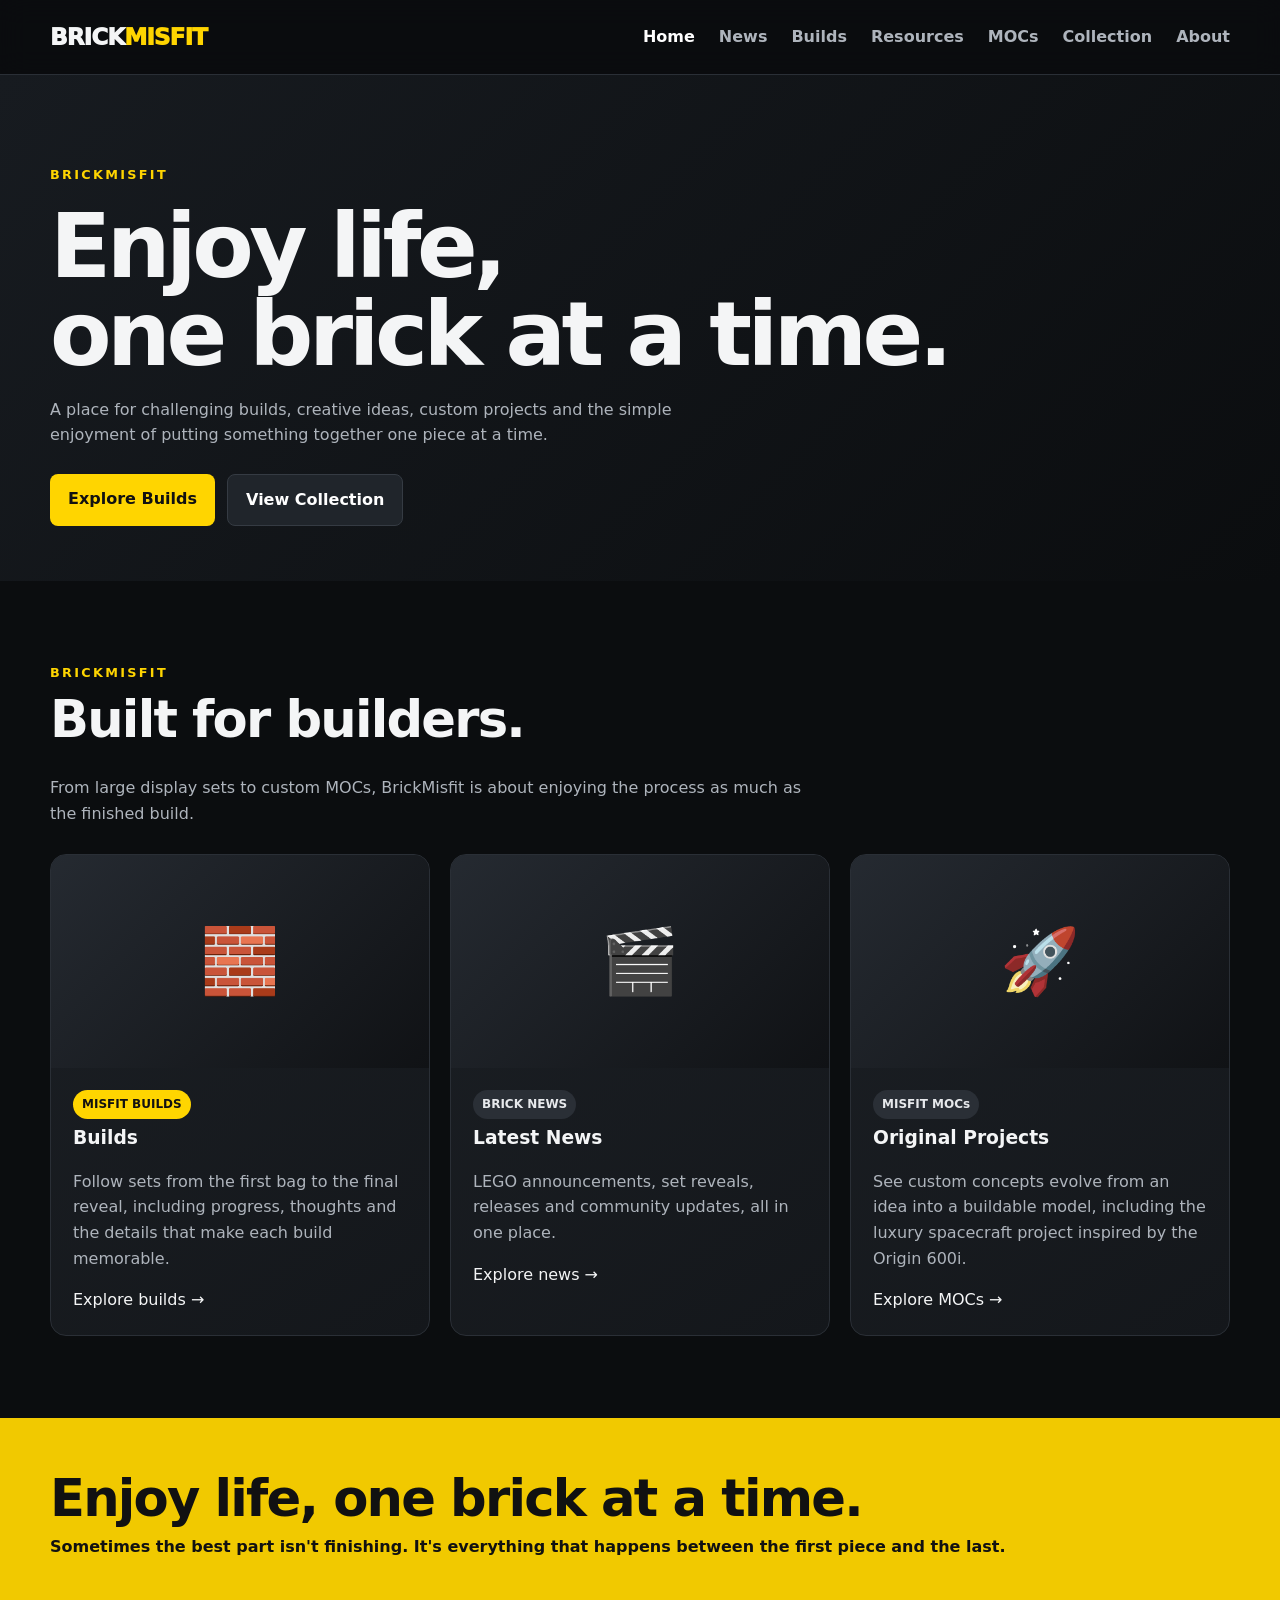
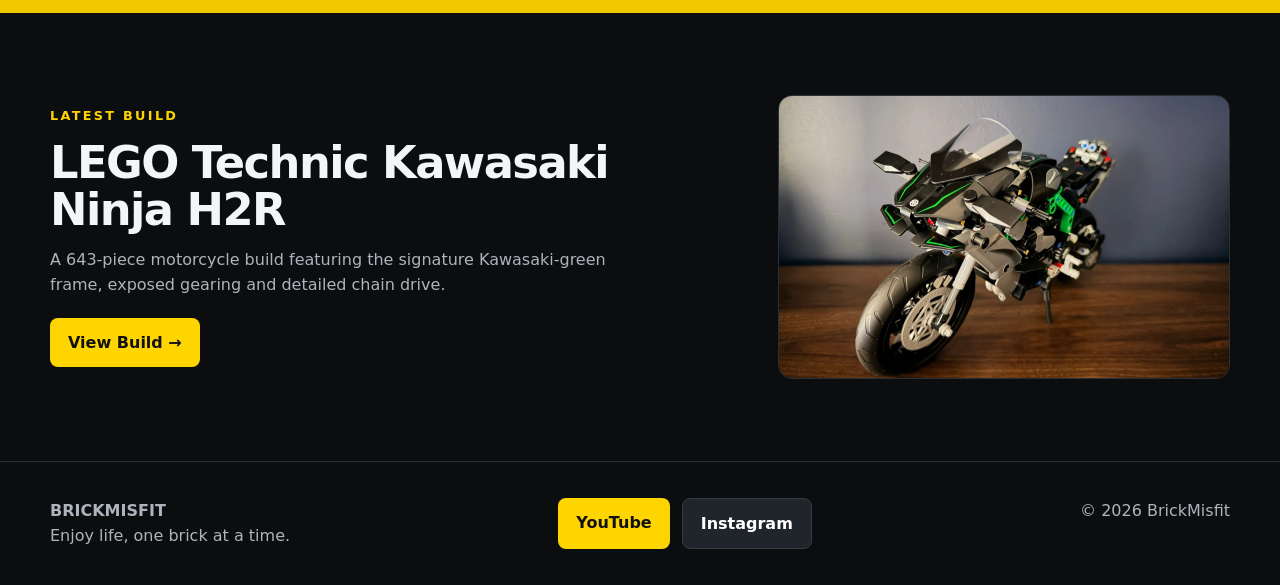
==== commit 1bba413b: "Remove Discord links from website" ====
--- a/index.html
+++ b/index.html
@@ -10,4 +10,4 @@
 <div class="band"><div class="container"><h2>Enjoy life, one brick at a time.</h2><p>Sometimes the best part isn't finishing. It's everything that happens between the first piece and the last.</p></div></div>
 <section><div class="container"><div class="home-latest-layout"><div class="home-latest-copy"><div class="eyebrow">Latest Build</div><h2>LEGO Technic Kawasaki Ninja H2R</h2><p>A 643-piece motorcycle build featuring the signature Kawasaki-green frame, exposed gearing and detailed chain drive.</p><a class="btn" href="builds/lego-kawasaki-ninja-h2r.html">View Build →</a></div><a class="home-latest-photo" href="builds/lego-kawasaki-ninja-h2r.html" aria-label="View LEGO Technic Kawasaki Ninja H2R build"><img src="images/builds/kawasaki-ninja-h2r/final-hero.webp" alt="Completed LEGO Technic Kawasaki Ninja H2R"></a></div></div></section>
 </main>
-<footer><div class="container footer"><div><strong>BRICKMISFIT</strong><br>Enjoy life, one brick at a time.</div><div class="actions"><a class="btn" href="https://youtube.com/@thebrickmisfit" target="_blank" rel="noopener noreferrer">YouTube</a><a class="btn secondary" href="https://www.instagram.com/thebrickmisfit/" target="_blank" rel="noopener noreferrer">Instagram</a><a class="btn secondary" href="https://discord.gg/xfMkHYcvC" target="_blank" rel="noopener noreferrer">Discord</a></div><div>© <span id="year"></span> BrickMisfit</div></div></footer><script src="js/main.js"></script></body></html>+<footer><div class="container footer"><div><strong>BRICKMISFIT</strong><br>Enjoy life, one brick at a time.</div><div class="actions"><a class="btn" href="https://youtube.com/@thebrickmisfit" target="_blank" rel="noopener noreferrer">YouTube</a><a class="btn secondary" href="https://www.instagram.com/thebrickmisfit/" target="_blank" rel="noopener noreferrer">Instagram</a></div><div>© <span id="year"></span> BrickMisfit</div></div></footer><script src="js/main.js"></script></body></html>
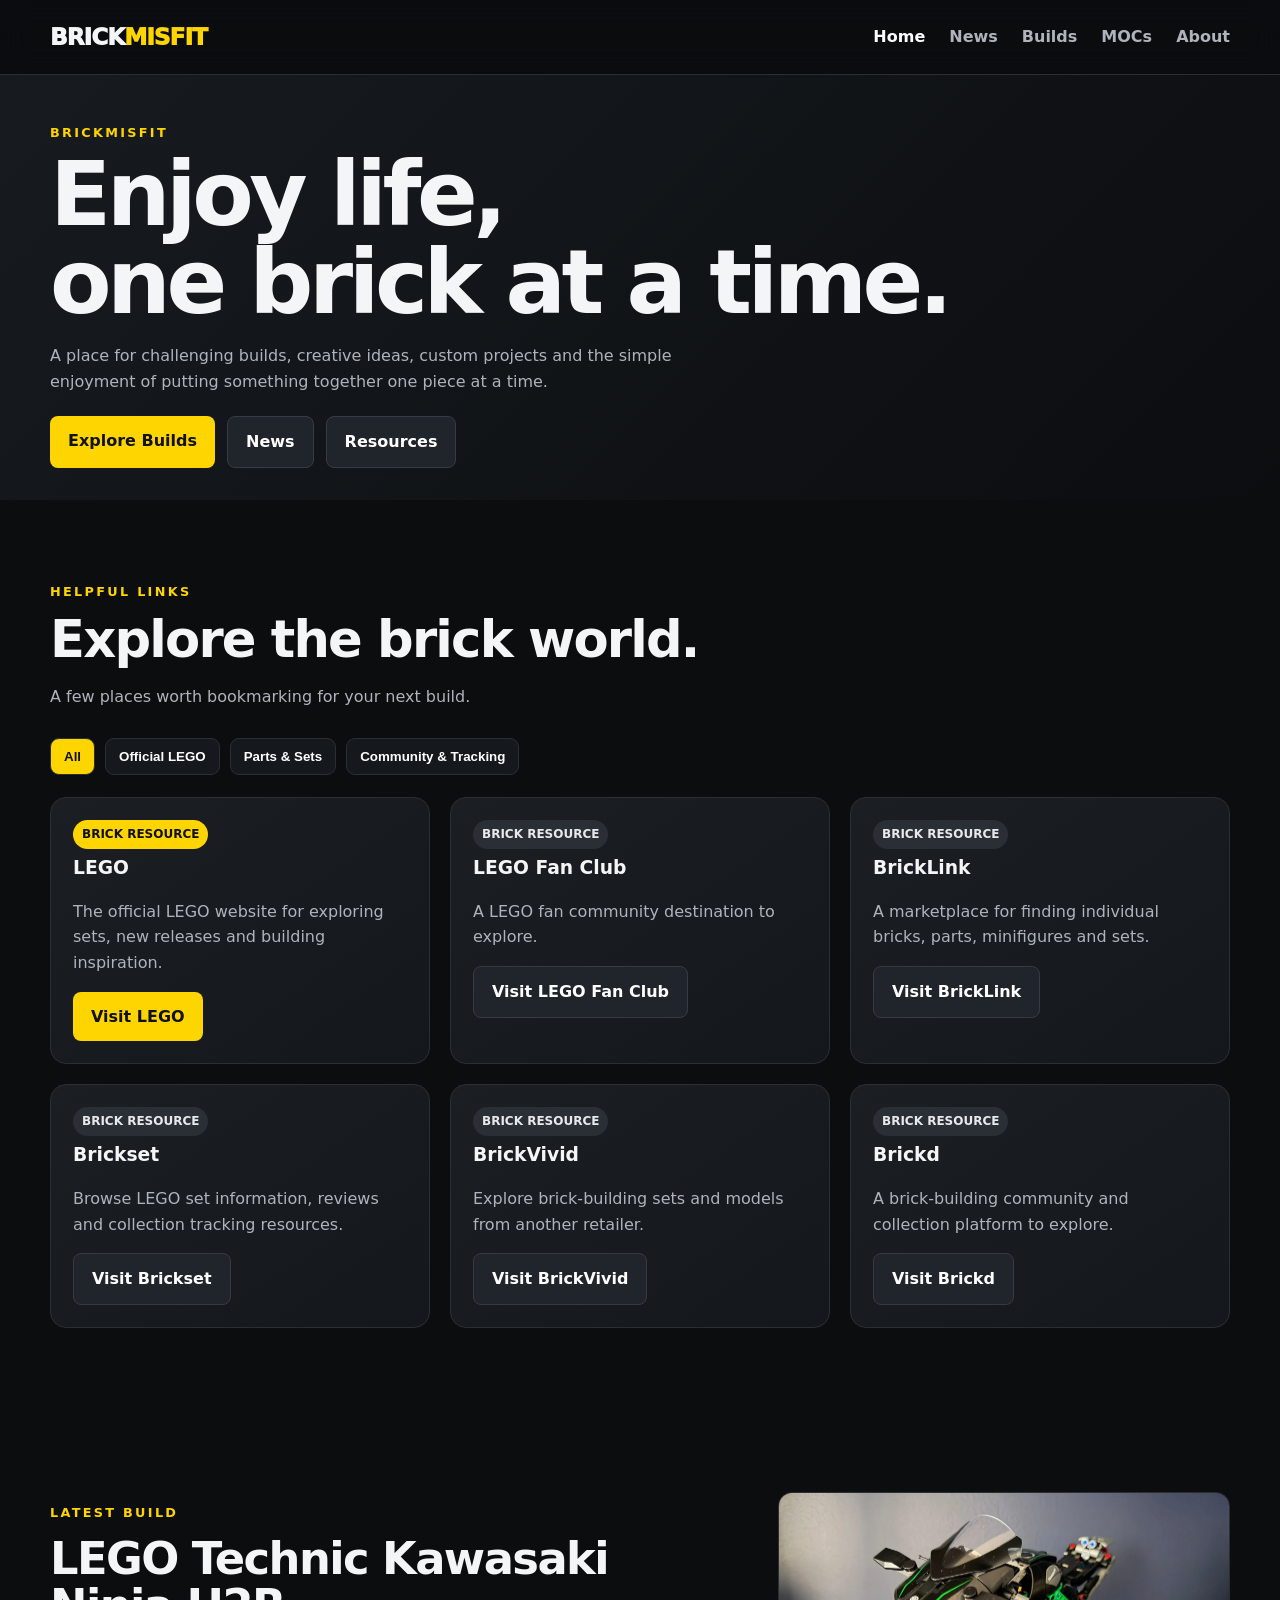
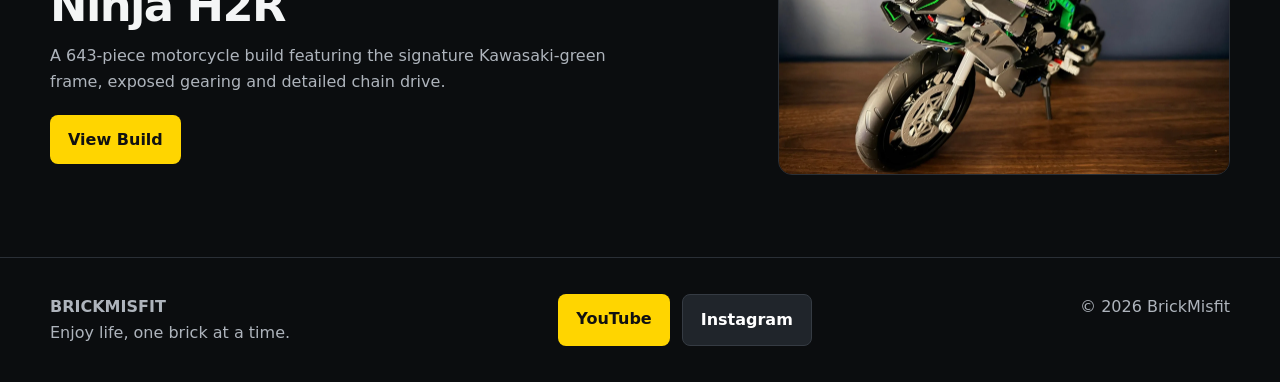
==== commit 5a5fe800: "Updates to improve site viewability" ====
--- a/index.html
+++ b/index.html
@@ -1,13 +1,50 @@
-<!doctype html><html lang="en"><head><meta charset="utf-8"><meta name="viewport" content="width=device-width,initial-scale=1"><meta name="description" content="BrickMisfit - LEGO builds, MOCs, collection and relaxing build content."><title>Home | BrickMisfit</title><link rel="stylesheet" href="css/style.css"></head><body>
-<header><div class="container nav"><a class="brand" href="index.html">BRICK<span>MISFIT</span></a><button class="menu" aria-label="Menu">☰</button><nav><a href="index.html" class="active">Home</a><a href="news.html">News</a><a href="builds.html">Builds</a><a href="resources.html">Resources</a><a href="mocs.html">MOCs</a><a href="collection.html">Collection</a><a href="about.html">About</a></nav></div></header>
+<!doctype html><html lang="en"><head><meta charset="utf-8"><meta name="viewport" content="width=device-width,initial-scale=1"><meta name="description" content="BrickMisfit - LEGO builds, MOCs, collection and relaxing build content."><title>Home | BrickMisfit</title><link rel="stylesheet" href="css/style.css"><link rel="stylesheet" href="css/helpful-links.css"><style>/* Compact homepage hero to align with the News page */
+.home-compact-hero{padding:48px 0 32px;min-height:0}
+.home-compact-hero h1{margin-top:8px;margin-bottom:14px}
+.home-compact-hero .actions{margin-top:22px}
+@media(max-width:700px){.home-compact-hero{padding:42px 0 30px}}
+</style></head><body>
+<header><div class="container nav"><a class="brand" href="index.html">BRICK<span>MISFIT</span></a><button class="menu" aria-label="Menu">☰</button><nav><a href="index.html" class="active">Home</a><a href="news.html">News</a><a href="builds.html">Builds</a><!-- BRICKMISFIT_RESOURCES_NAV_DISABLED <a href="resources.html">Resources</a> --><a href="mocs.html">MOCs</a><!-- BRICKMISFIT_COLLECTION_DISABLED <a href="collection.html">Collection</a> --><a href="about.html">About</a></nav></div></header>
 
 <main>
-<section class="page-hero"><div class="container"><div class="eyebrow">BRICKMISFIT</div><h1>Enjoy life,<br>one brick at a time.</h1><p>A place for challenging builds, creative ideas, custom projects and the simple enjoyment of putting something together one piece at a time.</p><div class="actions home-actions"><a class="btn" href="builds.html">Explore Builds</a><a class="btn secondary" href="collection.html">View Collection</a></div></div></section>
+<section class="page-hero home-compact-hero"><div class="container"><div class="eyebrow">BRICKMISFIT</div><h1>Enjoy life,<br>one brick at a time.</h1><p>A place for challenging builds, creative ideas, custom projects and the simple enjoyment of putting something together one piece at a time.</p><div class="actions home-actions"><a class="btn" href="builds.html">Explore Builds</a><a class="btn secondary" href="news.html">News</a><a class="btn secondary" href="resources.html">Resources</a><!-- BRICKMISFIT_COLLECTION_DISABLED <a class="btn secondary" href="collection.html">View Collection</a> --></div></div></section>
+<section><div class="container"><div class="section-head" style="display:block"><div class="eyebrow">Helpful Links</div><h2>Explore the brick world.</h2><p>A few places worth bookmarking for your next build.</p></div><div class="filters helpful-filters" role="group" aria-label="Filter helpful links">
+<button type="button" class="filter active" data-helpful-filter="All" aria-pressed="true">All</button>
+<button type="button" class="filter" data-helpful-filter="Official LEGO" aria-pressed="false">Official LEGO</button>
+<button type="button" class="filter" data-helpful-filter="Parts &amp; Sets" aria-pressed="false">Parts &amp; Sets</button>
+<button type="button" class="filter" data-helpful-filter="Community &amp; Tracking" aria-pressed="false">Community &amp; Tracking</button>
+</div><div class="grid" id="helpfulLinksGrid">
+<article class="card" data-helpful-category="Official LEGO"><div class="card-body"><span class="pill yellow">BRICK RESOURCE</span><h3>LEGO</h3><p>The official LEGO website for exploring sets, new releases and building inspiration.</p><a class="btn" href="https://lego.com" target="_blank" rel="noopener noreferrer">Visit LEGO</a></div></article>
+<article class="card" data-helpful-category="Community &amp; Tracking"><div class="card-body"><span class="pill">BRICK RESOURCE</span><h3>LEGO Fan Club</h3><p>A LEGO fan community destination to explore.</p><a class="btn secondary" href="https://fancolab.lego.com/" target="_blank" rel="noopener noreferrer">Visit LEGO Fan Club</a></div></article>
+<article class="card" data-helpful-category="Parts &amp; Sets"><div class="card-body"><span class="pill">BRICK RESOURCE</span><h3>BrickLink</h3><p>A marketplace for finding individual bricks, parts, minifigures and sets.</p><a class="btn secondary" href="https://www.bricklink.com/" target="_blank" rel="noopener noreferrer">Visit BrickLink</a></div></article>
+<article class="card" data-helpful-category="Community &amp; Tracking"><div class="card-body"><span class="pill">BRICK RESOURCE</span><h3>Brickset</h3><p>Browse LEGO set information, reviews and collection tracking resources.</p><a class="btn secondary" href="https://brickset.com/" target="_blank" rel="noopener noreferrer">Visit Brickset</a></div></article>
+<article class="card" data-helpful-category="Parts &amp; Sets"><div class="card-body"><span class="pill">BRICK RESOURCE</span><h3>BrickVivid</h3><p>Explore brick-building sets and models from another retailer.</p><a class="btn secondary" href="https://brickvivid.com/" target="_blank" rel="noopener noreferrer">Visit BrickVivid</a></div></article>
+<article class="card" data-helpful-category="Community &amp; Tracking"><div class="card-body"><span class="pill">BRICK RESOURCE</span><h3>Brickd</h3><p>A brick-building community and collection platform to explore.</p><a class="btn secondary" href="https://getbrickd.com/" target="_blank" rel="noopener noreferrer">Visit Brickd</a></div></article>
+</div></div></section>
+<section><div class="container"><div class="home-latest-layout"><div class="home-latest-copy"><div class="eyebrow">Latest Build</div><h2>LEGO Technic Kawasaki Ninja H2R</h2><p>A 643-piece motorcycle build featuring the signature Kawasaki-green frame, exposed gearing and detailed chain drive.</p><a class="btn" href="builds/lego-kawasaki-ninja-h2r.html">View Build</a></div><a class="home-latest-photo" href="builds/lego-kawasaki-ninja-h2r.html" aria-label="View LEGO Technic Kawasaki Ninja H2R build"><img src="images/builds/kawasaki-ninja-h2r/final-hero.webp" alt="Completed LEGO Technic Kawasaki Ninja H2R"></a></div></div></section>
+<!-- BRICKMISFIT_BUILT_FOR_BUILDERS_DISABLED
 <section><div class="container"><div class="section-head home-stacked"><div><div class="eyebrow">BrickMisfit</div><h2>Built for builders.</h2></div><p>From large display sets to custom MOCs, BrickMisfit is about enjoying the process as much as the finished build.</p></div>
-<div class="grid"><article class="card"><div class="card-media"><div class="brick-icon">🧱</div></div><div class="card-body"><span class="pill yellow">MISFIT BUILDS</span><h3>Builds</h3><p>Follow sets from the first bag to the final reveal, including progress, thoughts and the details that make each build memorable.</p><a href="builds.html">Explore builds →</a></div></article>
-<article class="card"><div class="card-media"><div class="brick-icon">🎬</div></div><div class="card-body"><span class="pill">BRICK NEWS</span><h3>Latest News</h3><p>LEGO announcements, set reveals, releases and community updates, all in one place.</p><a href="news.html">Explore news →</a></div></article>
-<article class="card"><div class="card-media"><div class="brick-icon">🚀</div></div><div class="card-body"><span class="pill">MISFIT MOCs</span><h3>Original Projects</h3><p>See custom concepts evolve from an idea into a buildable model, including the luxury spacecraft project inspired by the Origin 600i.</p><a href="mocs.html">Explore MOCs →</a></div></article></div></div></section>
+<div class="grid"><article class="card"><div class="card-media"><div class="brick-icon">🧱</div></div><div class="card-body"><span class="pill yellow">MISFIT BUILDS</span><h3>Builds</h3><p>Follow sets from the first bag to the final reveal, including progress, thoughts and the details that make each build memorable.</p><a href="builds.html">Explore builds</a></div></article>
+<article class="card"><div class="card-media"><div class="brick-icon">🎬</div></div><div class="card-body"><span class="pill">BRICK NEWS</span><h3>Latest News</h3><p>LEGO announcements, set reveals, releases and community updates, all in one place.</p><a href="news.html">Explore news</a></div></article>
+<article class="card"><div class="card-media"><div class="brick-icon">🚀</div></div><div class="card-body"><span class="pill">MISFIT MOCs</span><h3>Original Projects</h3><p>See custom concepts evolve from an idea into a buildable model, including the luxury spacecraft project inspired by the Origin 600i.</p><a href="mocs.html">Explore MOCs</a></div></article></div></div></section>
 <div class="band"><div class="container"><h2>Enjoy life, one brick at a time.</h2><p>Sometimes the best part isn't finishing. It's everything that happens between the first piece and the last.</p></div></div>
-<section><div class="container"><div class="home-latest-layout"><div class="home-latest-copy"><div class="eyebrow">Latest Build</div><h2>LEGO Technic Kawasaki Ninja H2R</h2><p>A 643-piece motorcycle build featuring the signature Kawasaki-green frame, exposed gearing and detailed chain drive.</p><a class="btn" href="builds/lego-kawasaki-ninja-h2r.html">View Build →</a></div><a class="home-latest-photo" href="builds/lego-kawasaki-ninja-h2r.html" aria-label="View LEGO Technic Kawasaki Ninja H2R build"><img src="images/builds/kawasaki-ninja-h2r/final-hero.webp" alt="Completed LEGO Technic Kawasaki Ninja H2R"></a></div></div></section>
+END BRICKMISFIT_BUILT_FOR_BUILDERS_DISABLED -->
 </main>
-<footer><div class="container footer"><div><strong>BRICKMISFIT</strong><br>Enjoy life, one brick at a time.</div><div class="actions"><a class="btn" href="https://youtube.com/@thebrickmisfit" target="_blank" rel="noopener noreferrer">YouTube</a><a class="btn secondary" href="https://www.instagram.com/thebrickmisfit/" target="_blank" rel="noopener noreferrer">Instagram</a></div><div>© <span id="year"></span> BrickMisfit</div></div></footer><script src="js/main.js"></script></body></html>+<footer><div class="container footer"><div><strong>BRICKMISFIT</strong><br>Enjoy life, one brick at a time.</div><div class="actions"><a class="btn" href="https://youtube.com/@thebrickmisfit" target="_blank" rel="noopener noreferrer">YouTube</a><a class="btn secondary" href="https://www.instagram.com/thebrickmisfit/" target="_blank" rel="noopener noreferrer">Instagram</a></div><div>© <span id="year"></span> BrickMisfit</div></div></footer><script src="js/main.js"></script><script>
+// Homepage helpful-link filters: same selected-yellow behavior as the News filters.
+(() => {
+  const buttons = [...document.querySelectorAll('[data-helpful-filter]')];
+  const cards = [...document.querySelectorAll('[data-helpful-category]')];
+  buttons.forEach(button => button.addEventListener('click', () => {
+    const selected = button.dataset.helpfulFilter;
+    buttons.forEach(b => {
+      const active = b === button;
+      b.classList.toggle('active', active);
+      b.setAttribute('aria-pressed', String(active));
+    });
+    cards.forEach(card => {
+      card.hidden = selected !== 'All' && card.dataset.helpfulCategory !== selected;
+    });
+  }));
+})();
+</script></body></html>
--- a/css/helpful-links.css
+++ b/css/helpful-links.css
@@ -0,0 +1,3 @@
+/* Homepage helpful links: hide nonmatching cards when a category is selected. */
+#helpfulLinksGrid .card[hidden] { display: none; }
+.helpful-filters { margin-top: 20px; }
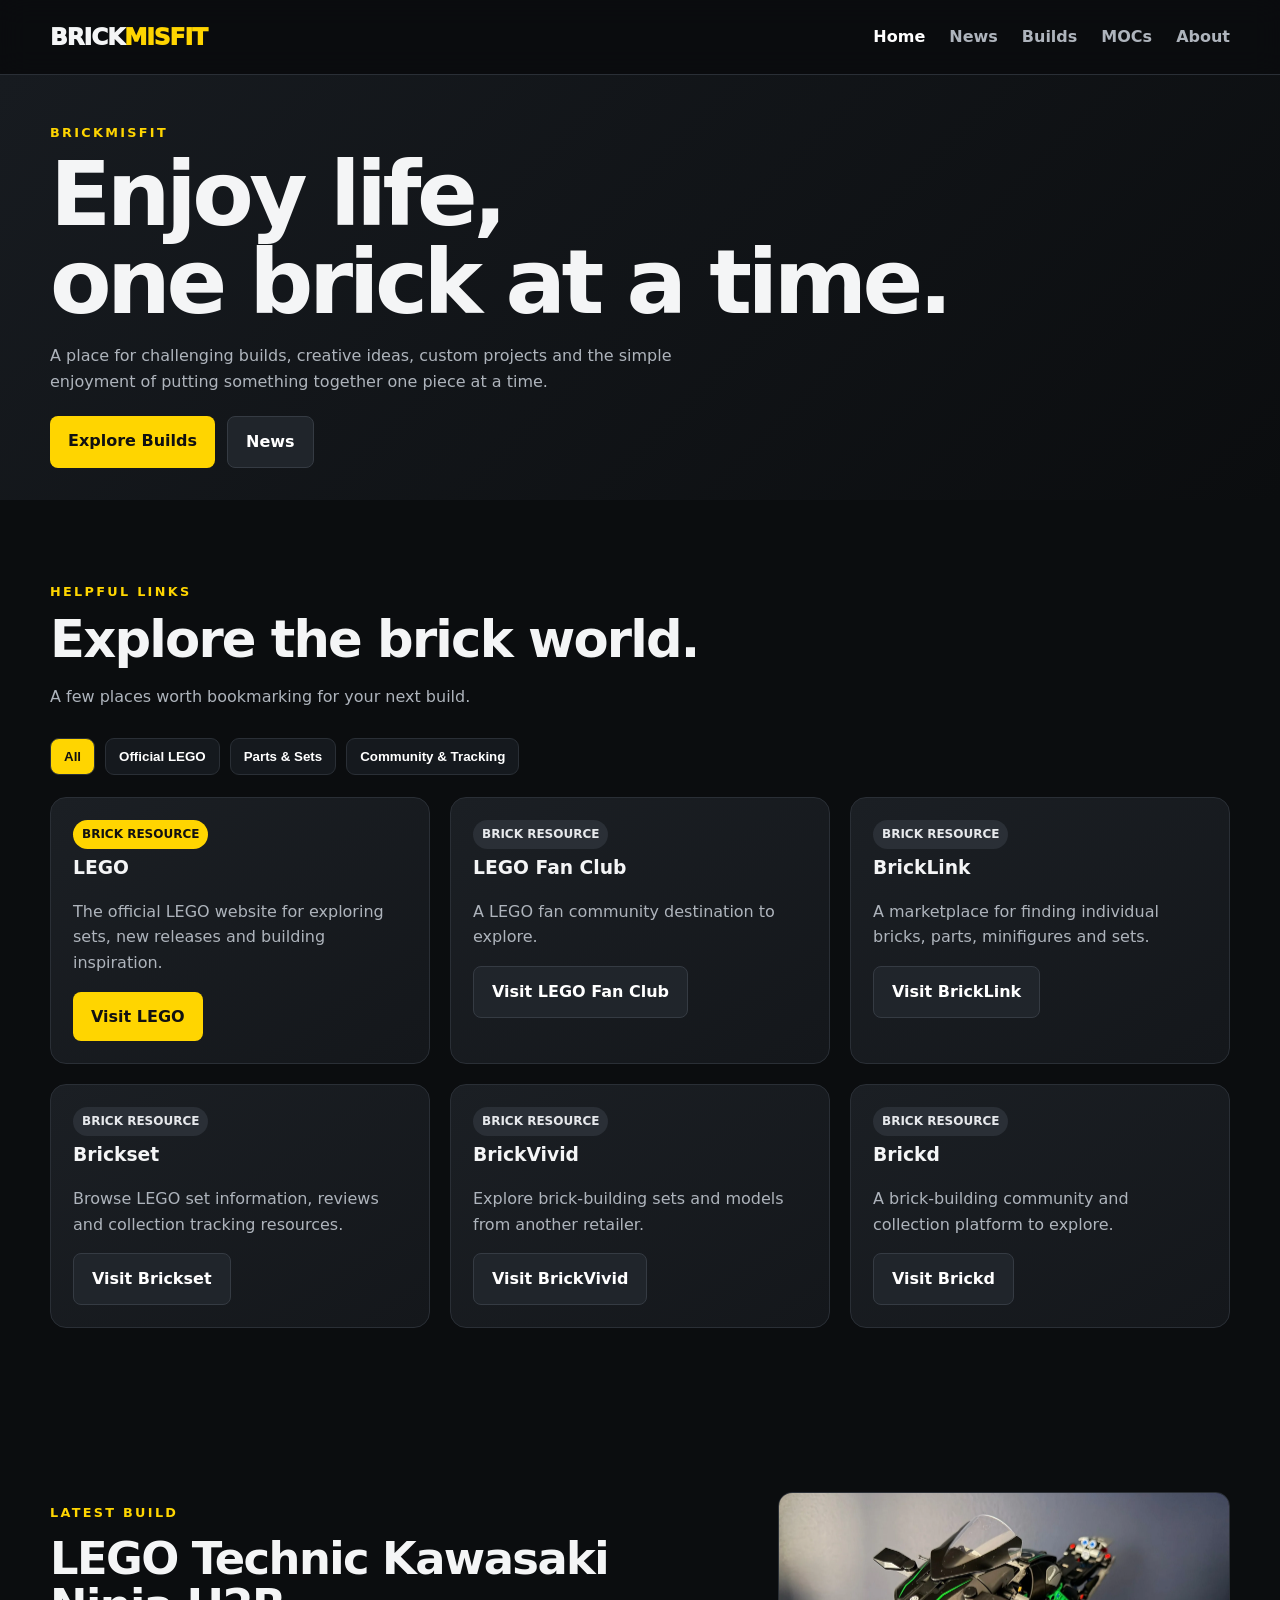
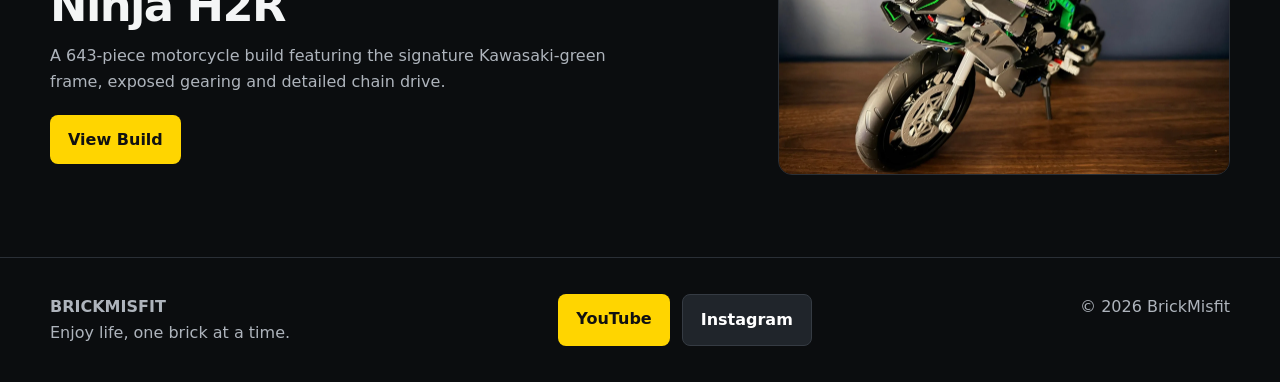
==== commit c8fe055e: "Hide Resources homepage button" ====
--- a/index.html
+++ b/index.html
@@ -7,7 +7,7 @@
 <header><div class="container nav"><a class="brand" href="index.html">BRICK<span>MISFIT</span></a><button class="menu" aria-label="Menu">☰</button><nav><a href="index.html" class="active">Home</a><a href="news.html">News</a><a href="builds.html">Builds</a><!-- BRICKMISFIT_RESOURCES_NAV_DISABLED <a href="resources.html">Resources</a> --><a href="mocs.html">MOCs</a><!-- BRICKMISFIT_COLLECTION_DISABLED <a href="collection.html">Collection</a> --><a href="about.html">About</a></nav></div></header>
 
 <main>
-<section class="page-hero home-compact-hero"><div class="container"><div class="eyebrow">BRICKMISFIT</div><h1>Enjoy life,<br>one brick at a time.</h1><p>A place for challenging builds, creative ideas, custom projects and the simple enjoyment of putting something together one piece at a time.</p><div class="actions home-actions"><a class="btn" href="builds.html">Explore Builds</a><a class="btn secondary" href="news.html">News</a><a class="btn secondary" href="resources.html">Resources</a><!-- BRICKMISFIT_COLLECTION_DISABLED <a class="btn secondary" href="collection.html">View Collection</a> --></div></div></section>
+<section class="page-hero home-compact-hero"><div class="container"><div class="eyebrow">BRICKMISFIT</div><h1>Enjoy life,<br>one brick at a time.</h1><p>A place for challenging builds, creative ideas, custom projects and the simple enjoyment of putting something together one piece at a time.</p><div class="actions home-actions"><a class="btn" href="builds.html">Explore Builds</a><a class="btn secondary" href="news.html">News</a><!-- BRICKMISFIT_COLLECTION_DISABLED <a class="btn secondary" href="resources.html">Resources</a><!-- BRICKMISFIT_COLLECTION_DISABLED <a class="btn secondary" href="collection.html">View Collection</a> --></div></div></section>
 <section><div class="container"><div class="section-head" style="display:block"><div class="eyebrow">Helpful Links</div><h2>Explore the brick world.</h2><p>A few places worth bookmarking for your next build.</p></div><div class="filters helpful-filters" role="group" aria-label="Filter helpful links">
 <button type="button" class="filter active" data-helpful-filter="All" aria-pressed="true">All</button>
 <button type="button" class="filter" data-helpful-filter="Official LEGO" aria-pressed="false">Official LEGO</button>
